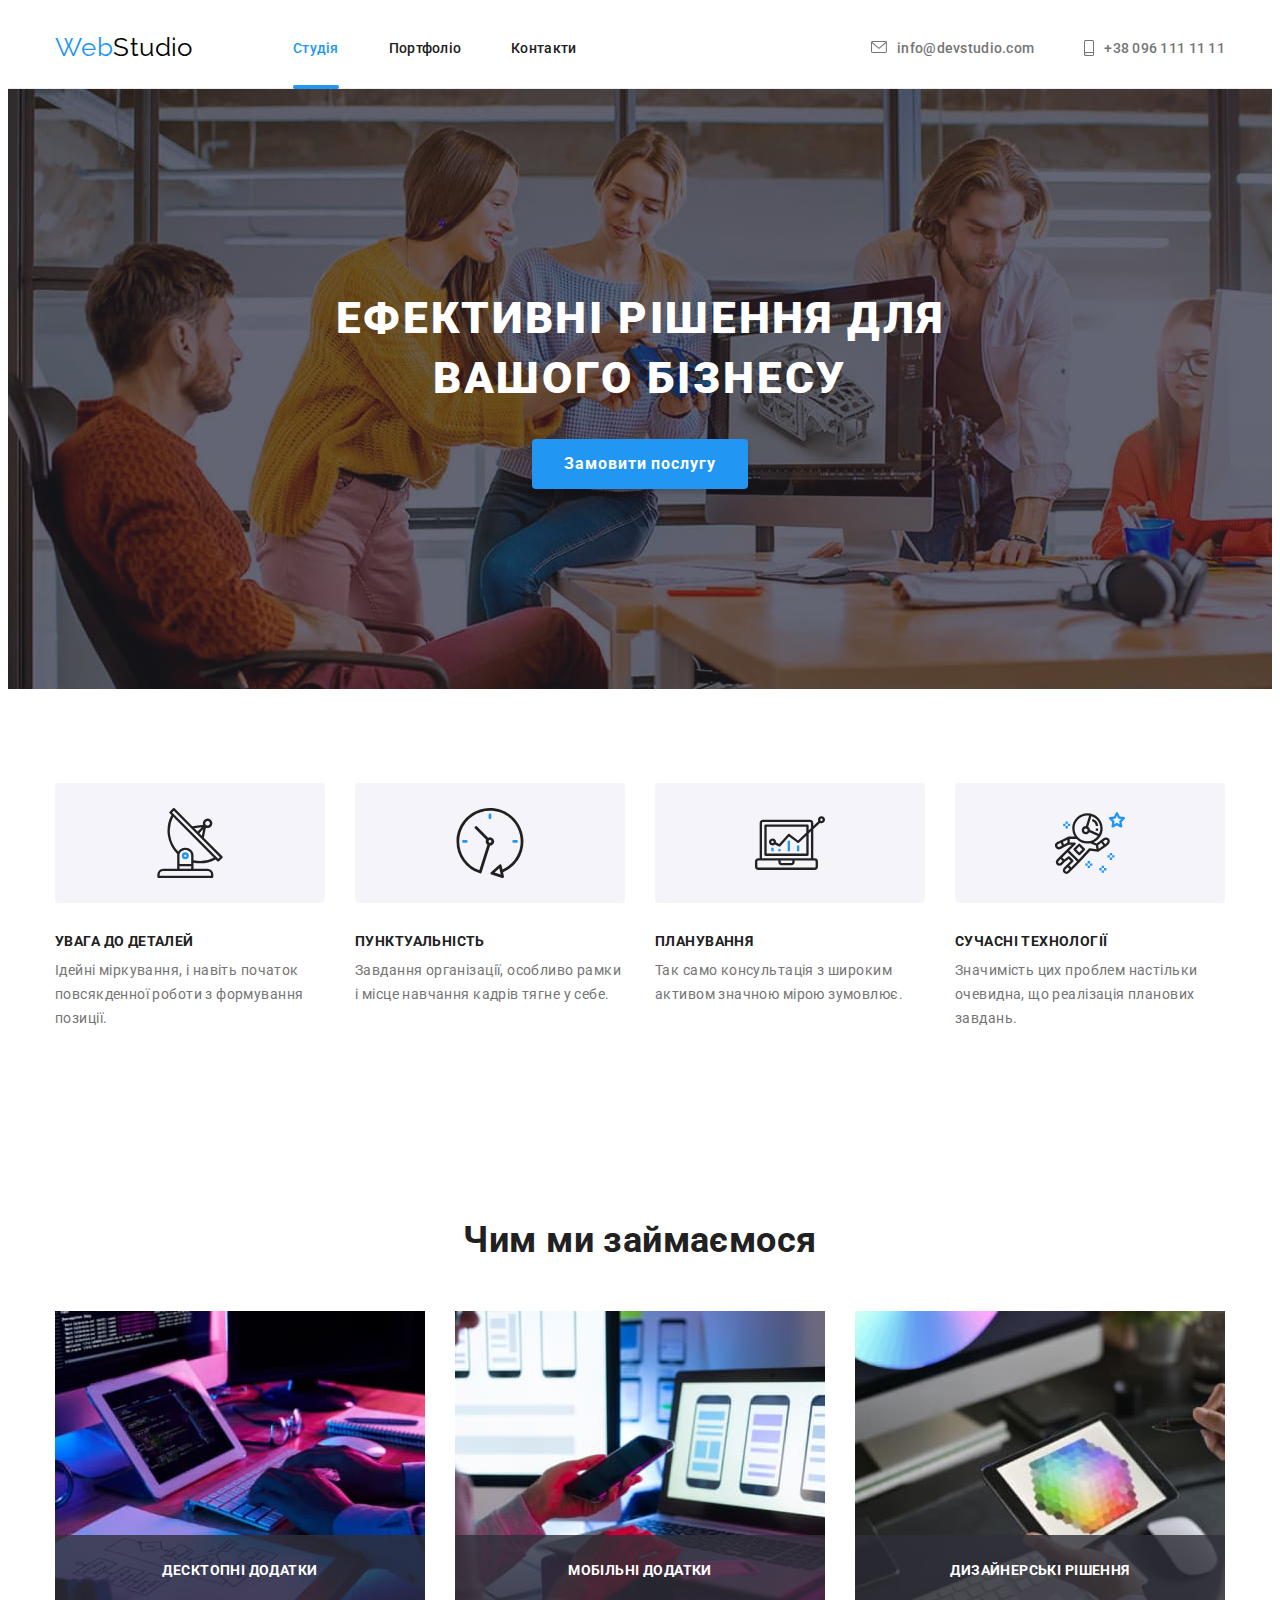
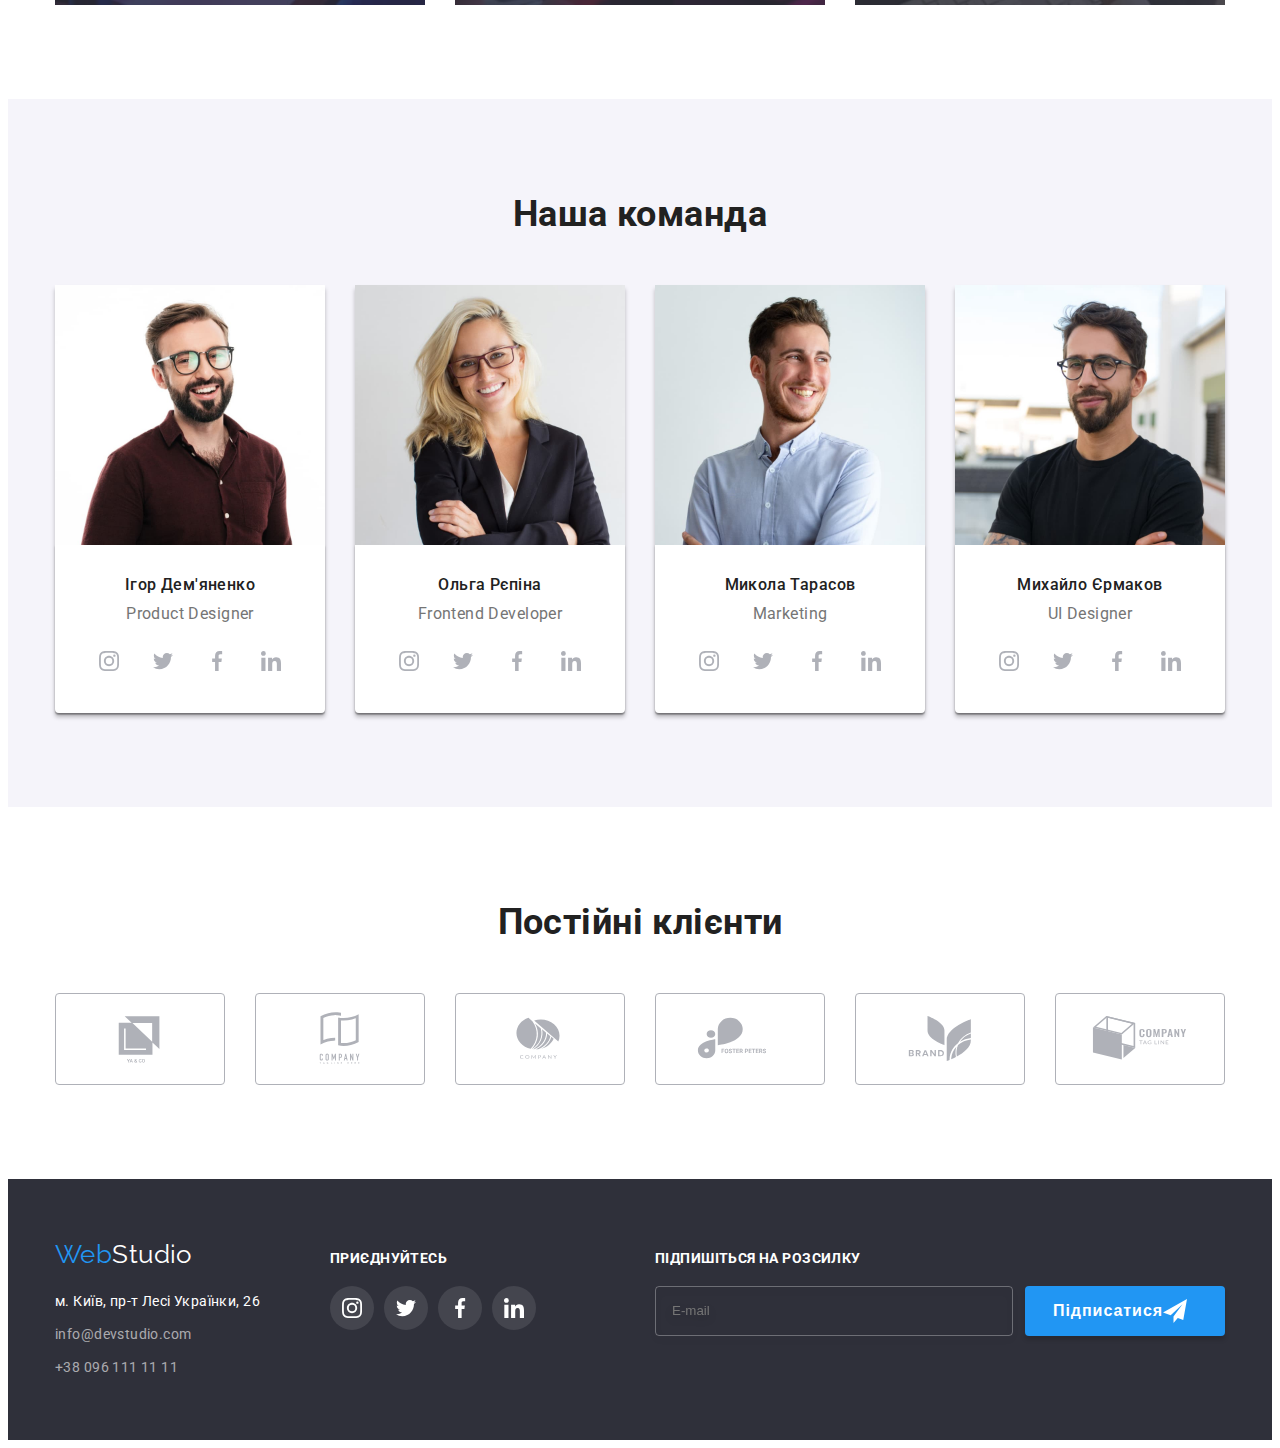
==== index.html @ 2f64e7c8 "scss" ====
<!DOCTYPE html>
<html lang="uk">
  <head>
    <meta charset="utf-8" >
    <meta http-equiv="x-ua-compatible" content="ie=edge" >
    <meta name="viewport" content="width=device-width, initial-scale=1.0" >
    <title>WebStudio</title>
    <link rel="preconnect" href="https://fonts.googleapis.com" >
    <link rel="preconnect" href="https://fonts.gstatic.com" crossorigin >
    <link
      href="https://fonts.googleapis.com/css2?family=Raleway:wght@700&family=Roboto:wght@400;500;700;900&display=swap"
      rel="stylesheet"
    >

    <link
      rel="stylesheet"
      href="https://cdnjs.cloudflare.com/ajax/libs/modern-normalize/1.1.0/modern-normalize.min.css"
      integrity="sha512-wpPYUAdjBVSE4KJnH1VR1HeZfpl1ub8YT/NKx4PuQ5NmX2tKuGu6U/JRp5y+Y8XG2tV+wKQpNHVUX03MfMFn9Q=="
      crossorigin="anonymous"
      referrerpolicy="no-referrer"
    >

    <link rel="stylesheet" href="./css/styles.css" >
    <link rel="stylesheet" href="./css/main.min.css">
  </head>
  <!--Тіло документу-->
  <body>
    <!--Шапка сайту-->
    <header class="header">
      <div class="container conteiner-header">
        <a class="logo link" href="/index.html" lang="en"
          ><span class="logo-header">Web</span>Studio</a
        >
        <nav class="nav-header">
          <!--навігація сайту-->
          <ul class="header-nav list">
            <li class="item">
              <a class="header-nav-link list current" href="./index.html"
                >Студія</a
              >
            </li>
            <li class="item">
              <a class="header-nav-link list" href="./portfolio.html"
                >Портфоліо</a
              >
            </li>
            <li class="item">
              <a class="header-nav-link list" href="#">Контакти</a>
            </li>
          </ul>
        </nav>
        <!--авторизації навігація-->
        <ul class="auth-nav list">
          <li class="item">
            <a class="auth-nav-link" href="mailto:info@devstudio.com">
              <svg class="nav-icon-envelope" width="16" height="12">
                <use href="./images/icons.svg#icon-envelope"></use>
              </svg>
              info@devstudio.com</a
            >
          </li>
          <li class="item">
            <a class="auth-nav-link" href="tel:+380961111111">
              <svg class="nav-icon-smartphone" width="10" height="16">
                <use href="./images/icons.svg#icon-smartphone"></use>
              </svg>
              +38 096 111 11 11</a
            >
          </li>
        </ul>
      </div>
    </header>
    <!--Унікальний матеріал сторінки-->
    <main>
      <section class="section hero">
        <div class="container">
          <h1 class="hero-title">Ефективні рішення для вашого бізнесу</h1>
          <button class="btn" type="button" data-modal-open>
            Замовити послугу
          </button>
        </div>
      </section>

      <section class="section">
        <div class="container">
          <h2 hidden>Особливості</h2>

          <ul class="list-li list">
            <li class="feauters-li">
              <div class="features-icon">
                <svg width="70" height="70">
                  <use href="./images/icons.svg#icon-antenna"></use>
                </svg>
              </div>
              <h3 class="features">УВАГА ДО ДЕТАЛЕЙ</h3>
              <p class="features-list">
                Ідейні міркування, і навіть початок повсякденної роботи з
                формування позиції.
              </p>
            </li>

            <li class="feauters-li">
              <div class="features-icon">
                <svg width="70" height="70">
                  <use href="./images/icons.svg#icon-clock"></use>
                </svg>
              </div>
              <h3 class="features">ПУНКТУАЛЬНІСТЬ</h3>
              <p class="features-list">
                Завдання організації, особливо рамки і місце навчання кадрів
                тягне у себе.
              </p>
            </li>

            <li class="feauters-li">
              <div class="features-icon">
                <svg width="70" height="70">
                  <use href="./images/icons.svg#icon-diagram"></use>
                </svg>
              </div>
              <h3 class="features">ПЛАНУВАННЯ</h3>
              <p class="features-list">
                Так само консультація з широким активом значною мірою зумовлює.
              </p>
            </li>

            <li class="feauters-li">
              <div class="features-icon">
                <svg width="70" height="70">
                  <use href="./images/icons.svg#icon-astronaut"></use>
                </svg>
              </div>
              <h3 class="features">СУЧАСНІ ТЕХНОЛОГІЇ</h3>
              <p class="features-list">
                Значимість цих проблем настільки очевидна, що реалізація
                планових завдань.
              </p>
            </li>
          </ul>
        </div>
      </section>

      <section class="section section-title">
        <div class="container">
          <h2 class="title">Чим ми займаємося</h2>
          <ul class="list-li list">
            
              <li class="title-box">
                <img
                  src="./images/img1.jpg"
                  alt="пише код"
                  width="370"
                  height="294"
                >
                <div class="title-text">
                  <p>Десктопні додатки</p>
                </div>
              </li>
            
              <li class="title-box">
                <img
                  src="./images/img2.jpg"
                  alt="працює за комп'ютером"
                  width="370"
                  height="294"
                >
                <div class="title-text">
                  <p>Мобільні додатки</p>
                </div>
              </li>
              <li class="title-box">
                <img
                  src="./images/img3.jpg"
                  alt="вибирає колір"
                  width="370"
                  height="294"
                >
                <div class="title-text">
                  <p>Дизайнерські рішення</p>
                </div>
              </li>
          </ul>
        </div>
      </section>

      <section class="section section-team">
        <div class="container">
          <h2 class="title-team">Наша команда</h2>
          <ul class="list-li list">
            <li class="card">
              <img
                src="./images/photo1.jpg"
                alt="Ігор Дем'яненко"
                width="270"
                height="260"
              >
              <div class="card-description">
                <h3 class="team-list">Ігор Дем'яненко</h3>
                <p class="list-p" lang="en">Product Designer</p>
                <ul class="social-list list">
                  <li class="social-item">
                    <a class="social-links" href="#">
                      <svg class="social-icon" width="20px" height="20px">
                        <use href="./images/icons.svg#icon-instagram"></use>
                      </svg>
                    </a>
                  </li>
                  <li class="social-item">
                    <a class="social-links" href="#">
                      <svg class="social-icon" width="20px" height="20px">
                        <use href="./images/icons.svg#icon-twitter"></use>
                      </svg>
                    </a>
                  </li>
                  <li class="social-item">
                    <a class="social-links" href="#">
                      <svg class="social-icon" width="20px" height="20px">
                        <use href="./images/icons.svg#icon-facebook"></use>
                      </svg>
                    </a>
                  </li>
                  <li class="social-item">
                    <a class="social-links" href="#">
                      <svg class="social-icon" width="20px" height="20px">
                        <use href="./images/icons.svg#icon-linkedin"></use>
                      </svg>
                    </a>
                  </li>
                </ul>
              </div>
            </li>

            <li class="card">
              <img
                src="./images/photo2.jpg"
                alt="Ольга Рєпіна"
                width="270"
                height="260"
              >
              <div class="card-description">
                <h3 class="team-list">Ольга Рєпіна</h3>
                <p class="list-p" lang="en">Frontend Developer</p>
                <ul class="social-list list">
                  <li class="social-item">
                    <a class="social-links" href="#">
                      <svg class="social-icon" width="20px" height="20px">
                        <use href="./images/icons.svg#icon-instagram"></use>
                      </svg>
                    </a>
                  </li>
                  <li class="social-item">
                    <a class="social-links" href="#">
                      <svg class="social-icon" width="20px" height="20px">
                        <use href="./images/icons.svg#icon-twitter"></use>
                      </svg>
                    </a>
                  </li>
                  <li class="social-item">
                    <a class="social-links" href="#">
                      <svg class="social-icon" width="20px" height="20px">
                        <use href="./images/icons.svg#icon-facebook"></use>
                      </svg>
                    </a>
                  </li>
                  <li class="social-item">
                    <a class="social-links" href="#">
                      <svg class="social-icon" width="20px" height="20px">
                        <use href="./images/icons.svg#icon-linkedin"></use>
                      </svg>
                    </a>
                  </li>
                </ul>
              </div>
            </li>

            <li class="card">
              <img
                src="./images/photo3.jpg"
                alt="Микола Тарасов"
                width="270"
                height="260"
              >
              <div class="card-description">
                <h3 class="team-list">Микола Тарасов</h3>
                <p class="list-p" lang="en">Marketing</p>
                <ul class="social-list list">
                  <li class="social-item">
                    <a class="social-links" href="#">
                      <svg class="social-icon" width="20px" height="20px">
                        <use href="./images/icons.svg#icon-instagram"></use>
                      </svg>
                    </a>
                  </li>
                  <li class="social-item">
                    <a class="social-links" href="#">
                      <svg class="social-icon" width="20px" height="20px">
                        <use href="./images/icons.svg#icon-twitter"></use>
                      </svg>
                    </a>
                  </li>
                  <li class="social-item">
                    <a class="social-links" href="#">
                      <svg class="social-icon" width="20px" height="20px">
                        <use href="./images/icons.svg#icon-facebook"></use>
                      </svg>
                    </a>
                  </li>
                  <li class="social-item">
                    <a class="social-links" href="#">
                      <svg class="social-icon" width="20px" height="20px">
                        <use href="./images/icons.svg#icon-linkedin"></use>
                      </svg>
                    </a>
                  </li>
                </ul>
              </div>
            </li>

            <li class="card">
              <img
                src="./images/photo4.jpg"
                alt="Михайло Єрмаков"
                width="270"
                height="260"
              >
              <div class="card-description">
                <h3 class="team-list">Михайло Єрмаков</h3>
                <p class="list-p" lang="en">UI Designer</p>
                <ul class="social-list list">
                  <li class="social-item">
                    <a class="social-links" href="#">
                      <svg class="social-icon" width="20px" height="20px">
                        <use href="./images/icons.svg#icon-instagram"></use>
                      </svg>
                    </a>
                  </li>
                  <li class="social-item">
                    <a class="social-links" href="#">
                      <svg class="social-icon" width="20px" height="20px">
                        <use href="./images/icons.svg#icon-twitter"></use>
                      </svg>
                    </a>
                  </li>
                  <li class="social-item">
                    <a class="social-links" href="#">
                      <svg class="social-icon" width="20px" height="20px">
                        <use href="./images/icons.svg#icon-facebook"></use>
                      </svg>
                    </a>
                  </li>
                  <li class="social-item">
                    <a class="social-links" href="#">
                      <svg class="social-icon" width="20px" height="20px">
                        <use href="./images/icons.svg#icon-linkedin"></use>
                      </svg>
                    </a>
                  </li>
                </ul>
              </div>
            </li>
          </ul>
        </div>
      </section>
      <section class="section section-clients">
        <div class="container">
          <h2 class="title">Постійні клієнти</h2>
          <ul class="clients-list list">
            <li class="client-item">
              <a class="client-links" href="#">
                <svg class="client-icon" width="106px" height="60px">
                  <use href="./images/icons.svg#icon-Logo-1"></use>
                </svg>
              </a>
            </li>
            <li class="client-item">
              <a class="client-links" href="#">
                <svg class="client-icon" width="106px" height="60px">
                  <use href="./images/icons.svg#icon-Logo-2"></use>
                </svg>
              </a>
            </li>
            <li class="client-item">
              <a class="client-links" href="#">
                <svg class="client-icon" width="106px" height="60px">
                  <use href="./images/icons.svg#icon-Logo-3"></use>
                </svg>
              </a>
            </li>
            <li class="client-item">
              <a class="client-links" href="#">
                <svg class="client-icon" width="106px" height="60px">
                  <use href="./images/icons.svg#icon-Logo-4"></use>
                </svg>
              </a>
            </li>
            <li class="client-item">
              <a class="client-links" href="#">
                <svg class="client-icon" width="106px" height="60px">
                  <use href="./images/icons.svg#icon-Logo-5"></use>
                </svg>
              </a>
            </li>
            <li class="client-item">
              <a class="client-links" href="#">
                <svg class="client-icon" width="106px" height="60px">
                  <use href="./images/icons.svg#icon-Logo-6"></use>
                </svg>
              </a>
            </li>
          </ul>
        </div>
      </section>
    </main>
    <!--Підвал сторінки-->
    <footer class="footer">
      <div class="container-footer container">
        <div>
          <a class="logo-link" href="./index.html"
            ><span class="logo-footer">Web</span>Studio</a
          >
          <address>
            <ul class="address">
              <li>
                <a
                  class="address-map"
                  href="http://www.google.com/search?q=м.+київ%2C+пр-т+лесі+українки%2C+26&oq=&aqs=chrome/"
                  target="_blank"
                  rel="noopener noreferrer"
                >
                  м. Київ, пр-т Лесі Українки, 26</a
                >
              </li>
              <li>
                <a class="address-mail" href="mailto:info@devstudio.com"
                  >info@devstudio.com</a
                >
              </li>
              <li>
                <a class="address-tel" href="tel:+380961111111"
                  >+38 096 111 11 11</a
                >
              </li>
            </ul>
          </address>
        </div>
        <!--соцмережі-->
        <div class="social-block">
          <strong class="social-footer">приєднуйтесь</strong>
          <ul class="social-footer-list list">
            <li class="social-footer-item">
              <a class="social-footer-link" href="#">
                <svg class="social-footer-icon" width="20px" height="20px">
                  <use href="./images/icons.svg#icon-instagram"></use>
                </svg>
              </a>
            </li>
            <li class="social-footer-item">
              <a class="social-footer-link" href="#">
                <svg class="social-footer-icon" width="20px" height="20px">
                  <use href="./images/icons.svg#icon-twitter"></use>
                </svg>
              </a>
            </li>
            <li class="social-footer-item">
              <a class="social-footer-link" href="#">
                <svg class="social-footer-icon" width="20px" height="20px">
                  <use href="./images/icons.svg#icon-facebook"></use>
                </svg>
              </a>
            </li>
            <li class="social-footer-item">
              <a class="social-footer-link" href="#">
                <svg class="social-footer-icon" width="20px" height="20px">
                  <use href="./images/icons.svg#icon-linkedin"></use>
                </svg>
              </a>
            </li>
          </ul>
        </div>
        <div class="social-input">
          <strong class="social-footer">Підпишіться на розсилку</strong>
          <form class="footer-form input-flex">
          <label id="user-email" class="footer-label">
              <input
                type="text"
                name="user-email"
                class="footer-input"
                placeholder="E-mail"
              >
          </label>
            <button class="btn-footer" type="submit">
              Підписатися
              <svg class="icone-btn-footer" width="24" height="24">
                <use href="./images/icons.svg#icon-icon-send"></use>
              </svg>
            </button>
        </form>
        </div>
      </div>
    </footer>

    <div class="backdrop is-hidden" data-modal>
      <div class="modal">
        <button type="button" class="modal-close" data-modal-close>
          <svg class="modal-close-icon" width="18" height="18">
            <use href="./images/icons.svg#icon-close-black-18dp-2-1"></use>
          </svg>
        </button>
        <p class="modal-title">Залиште свої дані, ми вам передзвонимо</p>

        <form class="modal-form">
          <div class="modal-element">
            <label for="name" class="label-modal">Ім'я</label>
            <div class="input-wrapper">
              <input class="input-form" type="text" id="name" name="name" required>
              <svg class="modal-icon" width="18" height="18">
                <use href="./images/icons.svg#icon-person-black"></use>
              </svg>
            </div>
          </div>
          <div class="modal-element">
            <label for="tel" class="label-modal">Телефон</label>
            <div class="input-wrapper">
              <input class="input-form" type="tel" id="tel" name="tel" required>
              <svg class="modal-icon" width="18" height="18">
                <use href="./images/icons.svg#icon-phone-black"></use>
              </svg>
            </div>
          </div>
          <div class="modal-element">
            <label for="email" class="label-modal">Пошта</label>
            <div class="input-wrapper">
              <input class="input-form" type="email" id="email" name="email" required>
              <svg class="modal-icon" width="18" height="18">
                <use href="./images/icons.svg#icon-email-black"></use>
              </svg>
            </div>
          </div>
            <div class="textarea-element">
              <label for="coment" class="coment-textaera">
                Коментар
                <textarea 
                  name="text" 
                  id="coment" 
                  class="label-textarea" 
                  placeholder="Введіть текст"></textarea>
              </label>
            </div>

            <div class="modal-filed">
              <input 
                type="checkbox" 
                name="policy" 
                class="modal-check visually-hidden" 
                id="policy">
              <label for="policy" class="lable-text">
                <span>
                  <svg class="vector-icon" width="16" height="15">
                    <use href="./images/icons.svg#icon-Vector"></use>
                  </svg>
                </span>
                Погоджуюся з розсилкою та приймаю <a href="#" class="input-link"> Умови договору</a>
              </label>
            
                <button class="btn-input" type="submit">Відправити</button>
          </div>
        </form>
      </div>
    </div>
    <script src="./js/modal.js"></script>
  </body>
</html>
---- css/styles.css ----
/*----------Модальне вікно----------------------*/

.is-hidden {
  opacity: 0;
  visibility: hidden;
  pointer-events: none;
}

.backdrop {
  position: fixed;
  top: 0;
  width: 100%;
  height: 100%;
  background-color: rgba(0, 0, 0, 0.2);
  transition: opacity 250ms linear, visibility 250ms linear;
  transition-timing-function: cubic-bezier(0.4, 0, 0.2, 1);
}
.modal {
  width: 528px;
  min-height: 518px;
  background-color: var(--white-color);
  box-shadow: 0px 1px 3px rgba(0, 0, 0, 0.12), 0px 1px 1px rgba(0, 0, 0, 0.14),
    0px 2px 1px rgba(0, 0, 0, 0.2);
  border-radius: 4px;
  position: absolute;
  top: 50%;
  left: 50%;
  transform: translate(-50%, -50%) scale(1);
  transition: transform 250ms linear;
  transition-timing-function: cubic-bezier(0.4, 0, 0.2, 1);
  padding: 40px;
}
.backdrop.is-hidden .modal {
  transform: translate(-50%, -50%) scale(0);
}
.modal-close {
  position: absolute;
  width: 30px;
  height: 30px;
  top: 8px;
  right: 8px;
  border: 1px solid rgba(0, 0, 0, 0.1);
  border-radius: 50%;
  display: flex;
  align-items: center;
  justify-content: center;
  background-color: transparent;
}
.modal-close:focus,
.modal-close:hover {
  fill: #188ce8;
  transition: border 250ms cubic-bezier(0.4, 0, 0.2, 1),
    color 250ms cubic-bezier(0.4, 0, 0.2, 1);
}
.modal-close-icon {
}
.modal-title {
  font-weight: 700;
  font-size: 20px;
  line-height: 1.15;
  text-align: center;
  color: var(--title-text-color);
  margin-bottom: 15px;
}

.modal-form {
}
.modal-element {
}
.label-modal {
  font-size: 12px;
}
.input-wrapper {
  position: relative;
  margin-bottom: 10px;
}

.input-form {
  width: 100%;
  height: 40px;
  padding-left: 42px;
  justify-content: center;
  border: 1px solid rgba(33, 33, 33, 0.2);
  border-radius: 4px;
}
.input-form:focus,
.input-form:hover {
  border-color: var(--accent-color);
  transition: border 250ms cubic-bezier(0.4, 0, 0.2, 1),
    color 250ms cubic-bezier(0.4, 0, 0.2, 1);
}
.input-form:focus + .modal-icon,
.input-form:hover + .modal-icon {
  fill: var(--accent-color);
  transition: border 250ms cubic-bezier(0.4, 0, 0.2, 1),
    color 250ms cubic-bezier(0.4, 0, 0.2, 1);
}
.input-form:active,
:hover,
:focus {
  outline: 0;
  outline-offset: 0;
}

.modal-icon {
  position: absolute;
  top: 50%;
  left: 12px;
  transform: translateY(-50%);
}

.coment-textaera {
  font-size: 12px;
}

.textarea-element {
  margin-bottom: 20px;
}

.label-textarea {
  width: 100%;
  height: 120px;
  display: block;
  padding: 12px 16px;
  border: 1px solid rgba(33, 33, 33, 0.2);
  border-radius: 4px;
  font-weight: 400;
  font-size: 12px;
  line-height: 14px;
  letter-spacing: 0.01em;
  resize: none;
}
.label-textarea:hover,
.label-textarea:focus {
  border-color: var(--accent-color);
  transition: border 250ms cubic-bezier(0.4, 0, 0.2, 1),
    color 250ms cubic-bezier(0.4, 0, 0.2, 1);
}
.label-textarea::placeholder {
  font-size: 12px;
}

.visually-hidden {	
	position: absolute;
	width: 1px;
	height: 1px;
	margin: -1px;
	border: 0;
	padding: 0;
	clip: rect(0 0 0 0);
	overflow: hidden;
	}

.lable-text {
  display: flex;
  justify-content: center;
  align-items: center;
  margin-bottom: 30px;
}

.lable-text span {
  width: 16px;
  height: 15px;
  border: 2px solid var(--title-text-color);
  border-radius: 2px;
  margin-right: 7px;
  display: flex;
  align-items: center;
  justify-content: center;
  fill: transparent;
  transition: border 250ms cubic-bezier(0.4, 0, 0.2, 1),
    color 250ms cubic-bezier(0.4, 0, 0.2, 1);
}


.modal-check:checked + .lable-text span {
  background-color: var(--accent-color);
  border: none;
  fill: var(--white-color);
  transition: border 250ms cubic-bezier(0.4, 0, 0.2, 1),
    color 250ms cubic-bezier(0.4, 0, 0.2, 1);
}


.input-link {
  margin-left: 4px;
  font-weight: 400;
  font-size: 14px;
  line-height: 1.7142;
  color: var(--accent-color);
  position: relative;
}
.input-link::before {
  content: "";
  position: absolute;
  display: block;
  width: 100%;
  height: 1px;
  background-color: var(--accent-color);
  left: 0px;
  bottom: 6px;
}

.btn-input {
  width: 200px;
  height: 50px;
  margin: auto;
  font-weight: 700;
  font-size: 16px;
  line-height: 30px;
  display: flex;
  align-items: center;
  text-align: center;
  letter-spacing: 0.06em;
  justify-content: center;
  color: var(--white-color);
  background: var(--accent-color);
  box-shadow: 0px 4px 4px rgba(0, 0, 0, 0.15);
  border-radius: 4px;
}
.btn-input:hover,
.btn-input:focus {
  background-color: var(--background-active-button);
}
.modal-checkbox {
  margin-bottom: 30px;
  align-items: center;
  justify-content: center;
}
.lable-checkbox {
  font-weight: 400;
  font-size: 14px;
  line-height: 24px;
  color: var(--primary-text-color);
}

.input-span {
  font-weight: 400;
  font-size: 14px;
  line-height: 24px;
  color: var(--accent-color);
}

/*---------------Портфоліо----------------------*/
/*-------------Навігація фільтрів----------------------------------*/

.portfolio-list {
  padding-top: 94px;
  padding-bottom: 94px;
}

.btn-filter {
  font-family: "Roboto";
  font-style: normal;
  font-weight: 500;
  font-size: 16px;
  line-height: 1.625;
  text-align: center;
  letter-spacing: 0.03em;
  color: var(--title-text-color);

  display: flex;
  justify-content: center;
  margin: auto;
  margin-bottom: 50px;
  align-items: center;
}

.btn-filter li:not(:last-child) {
  margin-right: 8px;
}

.btn-active {
  padding: 6px 22px;
  justify-content: center;
  text-align: center;
  align-items: center;

  font-family: "Roboto", sans-serif;
  font-weight: 500;
  font-size: 16px;
  line-height: 1.625;
  text-align: center;
  letter-spacing: 0.03em;
  color: var(--title-text-color);
  background: var(--background-grey-color);
  border-radius: 4px;

  transition: background-color var(--time) var(--timing-function),
    color var(--time) var(--timing-function),
    box-shadow var(--time) var(--timing-function);
}

.btn-active:hover,
.btn-active:focus {
  color: var(--white-color);
  background: var(--accent-color);
  cursor: pointer;
  box-shadow: 0px 3px 1px rgba(0, 0, 0, 0.1), 0px 1px 2px rgba(0, 0, 0, 0.08),
    0px 2px 2px rgba(0, 0, 0, 0.12);
}

/*------------------------------Проекти-------------------------------------------*/

.projects-list {
  display: flex;
  flex-direction: row;
  flex-wrap: wrap;
  gap: 30px;
}

.projects-box > a {
  display: block;
}

.projects-box > a:hover,
.projects-box > a:focus {
  box-shadow: 0px 1px 1px rgba(0, 0, 0, 0.12), 0px 4px 4px rgba(0, 0, 0, 0.06),
    1px 4px 6px rgba(0, 0, 0, 0.16);
}
.projects-link {
  transition: box-shadow var(--time) var(--timing-function),
    border-box var(--time) var(--timing-function);
}
.projects-box:hover .projects-focus {
  transform: translateY(0);
  transition: transform 250ms linear;
  transition-timing-function: cubic-bezier(0.4, 0, 0.2, 1);
}

.projects-image {
  position: relative;
  overflow: hidden;
  width: 370px;
  height: 294px;
}

.projects-focus {
  position: absolute;
  top: 0;
  height: 100%;
  padding: 63px 24px;
  font-weight: 400;
  font-size: 18px;
  line-height: 1.5555;
  color: var(--white-color);
  background-color: rgba(33, 150, 243, 0.9);
  transform: translateY(100%);
  transition: transform 250ms linear;
  overflow: auto;
}

.image-tehno {
  background-image: url(../images/texno.jpg);
}
.image-poster {
  background-image: url(../images/posters.jpg);
}
.image-seafood {
  background-image: url(../images/seafood.jpg);
}
.image-prime {
  background-image: url(../images/project-prime.jpg);
}
.image-boxes {
  background-image: url(../images/boxes.jpg);
}
.image-inspiration {
  background-image: url(../images/inspiration.jpg);
}
.image-limited {
  background-image: url(../images/limited.jpg);
}
.image-lab {
  background-image: url(../images/lab.jpg);
}
.image-groving {
  background-image: url(../images/growing.jpg);
}

.projects-border {
  padding: 20px 24px;
  border-right: 1px solid var(--border-color);
  border-bottom: 1px solid var(--border-color);
  border-left: 1px solid var(--border-color);
}

.projects-title {
  margin-bottom: 4px;

  color: var(--title-text-color);
  font-size: 18px;
  line-height: 2;
  letter-spacing: 0.06em;
}

.projects-text {
  font-size: 16px;
  line-height: 1.875;
  color: var(--primary-text-color);
}
---- css/main.min.css ----
:root{--primary-text-color: #757575;--title-text-color: #212121;--accent-color: #2196f3;--white-color: #ffffff;--background-grey-color: #f5f4fa;--footer-background-color: #2f303a;--black-color: #000000;--black-opacity-color: rgba(255, 255, 255, 0.6);--background-active-button: #188ce8;--border-color: #ececec;--background-img-color: #c4c4c4;--social-icon-color: #afb1b8;--time: 250ms;--timing-function: cubic-bezier(0.4, 0, 0.2, 1)}*,*::before,*::after{box-sizing:border-box}p,h1,h2,h3,h4,h5,h6{margin:0}ul{margin:0;padding:0}button{cursor:pointer;border:none;display:block}img{display:block}address{font-style:normal}.container{width:1200px;padding-left:15px;padding-right:15px;margin:0 auto}body{font-family:"Roboto",sans-serif;background-color:var(--white-color);color:var(--primary-text-color);font-size:14px;letter-spacing:.03em}.list{list-style:none;text-decoration:none}.header{padding-top:24px;padding-bottom:25px;border-bottom:1px solid var(--border-color)}.logo{margin-right:93px;font-family:"Raleway",sans-serif;color:var(--black-color);font-size:26px;line-height:1.1923;text-decoration:none;width:145px;height:31px;left:215px;top:24px}.logo-header{font-size:26px;line-height:1.1923;letter-spacing:.03em;color:var(--accent-color)}.conteiner-header{display:flex;align-items:center}.header-nav{display:flex}.nav-header{margin-right:auto}.header-nav{gap:50px;margin-right:auto}.header-nav-link{color:var(--title-text-color);font-weight:500;line-height:1.1428;letter-spacing:.02em;position:relative;padding-bottom:33px;transition:color var(--time) var(--timing-function)}.current{color:var(--accent-color)}.current::after{content:"";position:absolute;left:0;bottom:0;width:100%;height:4px;background-color:var(--accent-color);border-radius:2px}.header-nav-link:hover,.header-nav-link:focus{color:var(--accent-color)}.auth-nav{display:flex;line-height:1.1428;letter-spacing:.02em;text-decoration:none}.auth-nav .item+.item{margin-left:50px}.item .auth-nav-link{display:flex;align-items:center}.auth-nav-link{font-weight:500;color:var(--primary-text-color);text-decoration:none;transition:color var(--time) var(--timing-function)}.auth-nav-link:hover,.auth-nav-link:focus{color:var(--accent-color)}.nav-icon-envelope{fill:currentColor;margin-right:10px}.nav-icon-smartphone{fill:currentColor;margin-right:10px}.section{padding-top:94px;padding-bottom:94px}.hero{padding-top:200px;padding-bottom:200px;max-width:1600px;margin:auto;background-image:linear-gradient(rgba(47, 48, 58, 0.4), rgba(47, 48, 58, 0.4)),url(../images/background-img1.jpg);background-color:var(--background-img-color)}.hero-title{width:696px;margin:0 auto 30px;font-weight:900;font-size:44px;line-height:1.3636;text-align:center;letter-spacing:.06em;text-transform:uppercase;color:var(--white-color)}.btn{min-width:216px;height:50px;display:block;margin:0 auto;justify-content:center;font-family:"Roboto",sans-serif;font-weight:700;background:var(--accent-color);box-shadow:0px 4px 4px rgba(0,0,0,.15);border-radius:4px;color:var(--white-color);font-size:16px;line-height:1.875;display:flex;align-items:center;text-align:center;letter-spacing:.06em;transition:background-color var(--time) var(--timing-function)}.btn:hover,.btn:focus{background:var(--background-active-button);color:var(--white-color)}.is-hidden{opacity:0;visibility:hidden;pointer-events:none}.backdrop{position:fixed;top:0;width:100%;height:100%;background-color:rgba(0,0,0,.2);transition:opacity 250ms linear,visibility 250ms linear;transition-timing-function:cubic-bezier(0.4, 0, 0.2, 1)}.modal{width:528px;min-height:518px;background-color:var(--white-color);box-shadow:0px 1px 3px rgba(0,0,0,.12),0px 1px 1px rgba(0,0,0,.14),0px 2px 1px rgba(0,0,0,.2);border-radius:4px;position:absolute;top:50%;left:50%;transform:translate(-50%, -50%) scale(1);transition:transform 250ms linear;transition-timing-function:cubic-bezier(0.4, 0, 0.2, 1);padding:40px}.backdrop.is-hidden .modal{transform:translate(-50%, -50%) scale(0)}.modal-close{position:absolute;width:30px;height:30px;top:8px;right:8px;border:1px solid rgba(0,0,0,.1);border-radius:50%;display:flex;align-items:center;justify-content:center;background-color:rgba(0,0,0,0)}.modal-close:focus,.modal-close:hover{fill:#188ce8;transition:border 250ms cubic-bezier(0.4, 0, 0.2, 1),color 250ms cubic-bezier(0.4, 0, 0.2, 1)}.modal-title{font-weight:700;font-size:20px;line-height:1.15;text-align:center;color:var(--title-text-color);margin-bottom:15px}.label-modal{font-size:12px}.input-wrapper{position:relative;margin-bottom:10px}.input-form{width:100%;height:40px;padding-left:42px;justify-content:center;border:1px solid rgba(33,33,33,.2);border-radius:4px}.input-form:focus,.input-form:hover{border-color:var(--accent-color);transition:border 250ms cubic-bezier(0.4, 0, 0.2, 1),color 250ms cubic-bezier(0.4, 0, 0.2, 1)}.input-form:focus+.modal-icon,.input-form:hover+.modal-icon{fill:var(--accent-color);transition:border 250ms cubic-bezier(0.4, 0, 0.2, 1),color 250ms cubic-bezier(0.4, 0, 0.2, 1)}.input-form:active,:hover,:focus{outline:0;outline-offset:0}.modal-icon{position:absolute;top:50%;left:12px;transform:translateY(-50%)}.coment-textaera{font-size:12px}.textarea-element{margin-bottom:20px}.label-textarea{width:100%;height:120px;display:block;padding:12px 16px;border:1px solid rgba(33,33,33,.2);border-radius:4px;font-weight:400;font-size:12px;line-height:14px;letter-spacing:.01em;resize:none}.label-textarea:hover,.label-textarea:focus{border-color:var(--accent-color);transition:border 250ms cubic-bezier(0.4, 0, 0.2, 1),color 250ms cubic-bezier(0.4, 0, 0.2, 1)}.label-textarea::-moz-placeholder{font-size:12px}.label-textarea:-ms-input-placeholder{font-size:12px}.label-textarea::placeholder{font-size:12px}.visually-hidden{position:absolute;width:1px;height:1px;margin:-1px;border:0;padding:0;clip:rect(0 0 0 0);overflow:hidden}.lable-text{display:flex;justify-content:center;align-items:center;margin-bottom:30px}.lable-text span{width:16px;height:15px;border:2px solid var(--title-text-color);border-radius:2px;margin-right:7px;display:flex;align-items:center;justify-content:center;fill:rgba(0,0,0,0);transition:border 250ms cubic-bezier(0.4, 0, 0.2, 1),color 250ms cubic-bezier(0.4, 0, 0.2, 1)}.modal-check:checked+.lable-text span{background-color:var(--accent-color);border:none;fill:var(--white-color);transition:border 250ms cubic-bezier(0.4, 0, 0.2, 1),color 250ms cubic-bezier(0.4, 0, 0.2, 1)}.input-link{margin-left:4px;font-weight:400;font-size:14px;line-height:1.7142;color:var(--accent-color);position:relative}.input-link::before{content:"";position:absolute;display:block;width:100%;height:1px;background-color:var(--accent-color);left:0px;bottom:6px}.btn-input{width:200px;height:50px;margin:auto;font-weight:700;font-size:16px;line-height:30px;display:flex;align-items:center;text-align:center;letter-spacing:.06em;justify-content:center;color:var(--white-color);background:var(--accent-color);box-shadow:0px 4px 4px rgba(0,0,0,.15);border-radius:4px}.btn-input:hover,.btn-input:focus{background-color:var(--background-active-button)}.modal-checkbox{margin-bottom:30px;align-items:center;justify-content:center}.lable-checkbox{font-weight:400;font-size:14px;line-height:24px;color:var(--primary-text-color)}.input-span{font-weight:400;font-size:14px;line-height:24px;color:var(--accent-color)}.feauters-li{flex-basis:calc((100% - 90px)/4)}.features-icon{display:flex;justify-content:center;margin-bottom:30px;background-color:var(--background-grey-color);border-radius:4px;align-items:center;text-transform:uppercase;width:270px;height:120px}.features{color:var(--title-text-color);line-height:1.1428;font-size:14px;text-transform:uppercase;margin-bottom:10px}.features-list{line-height:1.7142;color:var(--primary-text-color)}.title{margin-bottom:50px;color:var(--title-text-color);font-size:36px;line-height:1.1666;text-align:center}.list-li{display:flex;gap:30px}.title-box{position:relative}.title-text{position:absolute;left:0;bottom:0;display:flex;justify-content:center;align-items:center;width:100%;height:70px;background-color:rgba(47,48,58,.8)}.title-text p{font-weight:700;font-size:14px;line-height:1.1428;text-align:center;text-transform:uppercase;color:var(--white-color)}.section-team{background-color:var(--background-grey-color)}.title-team{margin-bottom:50px;color:var(--title-text-color);font-size:36px;line-height:1.1666;text-align:center}.card-description{padding-top:30px;padding-bottom:30px;background-color:var(--white-color);border-radius:0px 0px 4px 4px;box-shadow:0px 1px 3px rgba(0,0,0,.12),0px 1px 1px rgba(0,0,0,.14),0px 2px 1px rgba(0,0,0,.2)}.team-list{margin-bottom:10px;color:var(--title-text-color);font-weight:500;font-size:16px;line-height:1.1875;text-align:center}.list-p{margin-bottom:16px;font-size:16px;line-height:1.1875;text-align:center;color:var(--primary-text-color)}.social-list{display:flex;justify-content:center;gap:10px}.social-item{width:44px;height:44px}.social-links{width:100%;height:100%;background-color:var(--white-color);color:var(--social-icon-color);border-radius:50%;display:flex;justify-content:center;align-items:center;transition:background-color var(--time) var(--timing-function),color var(--time) var(--timing-function)}.social-icon{fill:currentColor}.social-icon:hover,.social-icon:focus{fill:var(--white-color)}.social-links:hover,.social-links:focus{background-color:var(--accent-color)}.social-links:hover .social-icon,.social-links:focus .social-icon{fill:var(--white-color)}.card{box-shadow:0px 4px 4px rgba(0,0,0,.25);border-bottom-left-radius:3px;border-bottom-right-radius:3px}.clients-list{display:flex;justify-content:center;gap:30px}.client-item{width:170px;height:92px}.client-links{width:100%;height:100%;color:var(--social-icon-color);border:1px solid #afb1b8;border-radius:4px;display:flex;justify-content:center;align-items:center;transition:border-color var(--time) var(--timing-function),color var(--time) var(--timing-function)}.client-icon{fill:currentColor}.client-icon:hover,.client-icon:focus{color:var(--accent-color)}.client-links:hover,.client-links:focus{color:var(--accent-color);border:1px solid var(--accent-color)}.client-links:hover .client-icon,.client-links:focus .client-icon{color:var(--accent-color)}.footer{padding-top:60px;padding-bottom:60px;background-color:var(--footer-background-color);text-decoration:none}.container-footer{align-items:baseline;display:flex}.logo-link{margin-bottom:20px;display:block;font-family:"Raleway",sans-serif;color:var(--white-color);font-size:26px;line-height:1.1923;text-decoration:none}.logo-footer{font-size:26px;line-height:1.1923;color:var(--accent-color)}.address{list-style:none}.address li:not(:last-child){margin-bottom:9px}.address-map{line-height:1.7142;color:var(--white-color);text-decoration:none;font-style:normal}.address-map:hover,.address-mail:hover,.address-tel:hover,.address-map:focus,.address-mail:focus,.address-tel:focus{color:var(--accent-color)}.address-mail,.address-tel{line-height:1.7142;color:var(--black-opacity-color);text-decoration:none;font-style:normal}.social-block{align-items:center;justify-content:center;margin-left:70px}.social-footer{display:block;color:var(--white-color);justify-content:center;align-items:center;margin-bottom:20px;font-weight:700;line-height:1.1428;text-transform:uppercase}.social-footer-list{display:flex;justify-content:center;gap:10px}.social-footer-item{width:44px;height:44px}.social-footer-link{width:100%;height:100%;background:rgba(255,255,255,.1);color:var(--white-color);border-radius:50%;display:flex;justify-content:center;align-items:center;transition:background-color var(--time) var(--timing-function),color var(--time) var(--timing-function)}.social-footer-icon{fill:currentColor}.social-footer-link:hover,.social-footer-link:focus{background-color:var(--accent-color)}.social-input{margin-left:auto}.input-flex{display:flex}.footer-input{width:358px;height:50px;margin-right:12px;padding-left:16px;align-items:center;color:rgba(255,255,255,.6);background-color:rgba(0,0,0,0);border:1px solid rgba(255,255,255,.3);filter:drop-shadow(0px 4px 4px rgba(0, 0, 0, 0.15));border-radius:4px}.footer-input:hover,.footer-input:focus{outline:0;outline-offset:0}.btn-footer{width:200px;height:50px;display:flex;align-items:center;text-align:center;padding-left:28px;padding-right:28px;font-weight:700;font-size:16px;line-height:30px;letter-spacing:.06em;color:var(--white-color);background:var(--accent-color);box-shadow:0px 4px 4px rgba(0,0,0,.15);border-radius:4px}.btn-footer:hover,.btn-footer:focus{background:var(--background-active-button)}.icone-btn-footer{fill:var(--white-color)}.portfolio-list{padding-top:94px;padding-bottom:94px}.btn-filter{font-family:"Roboto";font-style:normal;font-weight:500;font-size:16px;line-height:1.625;text-align:center;letter-spacing:.03em;color:var(--title-text-color);display:flex;justify-content:center;margin:auto;margin-bottom:50px;align-items:center}.btn-filter li:not(:last-child){margin-right:8px}.btn-active{padding:6px 22px;justify-content:center;text-align:center;align-items:center;font-family:"Roboto",sans-serif;font-weight:500;font-size:16px;line-height:1.625;text-align:center;letter-spacing:.03em;color:var(--title-text-color);background:var(--background-grey-color);border-radius:4px;transition:background-color var(--time) var(--timing-function),color var(--time) var(--timing-function),box-shadow var(--time) var(--timing-function)}.btn-active:hover,.btn-active:focus{color:var(--white-color);background:var(--accent-color);cursor:pointer;box-shadow:0px 3px 1px rgba(0,0,0,.1),0px 1px 2px rgba(0,0,0,.08),0px 2px 2px rgba(0,0,0,.12)}.projects-list{display:flex;flex-direction:row;flex-wrap:wrap;gap:30px}.projects-box>a{display:block}.projects-box>a:hover,.projects-box>a:focus{box-shadow:0px 1px 1px rgba(0,0,0,.12),0px 4px 4px rgba(0,0,0,.06),1px 4px 6px rgba(0,0,0,.16)}.projects-link{transition:box-shadow var(--time) var(--timing-function),border-box var(--time) var(--timing-function)}.projects-box:hover .projects-focus{transform:translateY(0);transition:transform 250ms linear;transition-timing-function:cubic-bezier(0.4, 0, 0.2, 1)}.projects-image{position:relative;overflow:hidden;width:370px;height:294px}.projects-focus{position:absolute;top:0;height:100%;padding:63px 24px;font-weight:400;font-size:18px;line-height:1.5555;color:var(--white-color);background-color:rgba(33,150,243,.9);transform:translateY(100%);transition:transform 250ms linear;overflow:auto}.image-tehno{background-image:url(../images/texno.jpg)}.image-poster{background-image:url(../images/posters.jpg)}.image-seafood{background-image:url(../images/seafood.jpg)}.image-prime{background-image:url(../images/project-prime.jpg)}.image-boxes{background-image:url(../images/boxes.jpg)}.image-inspiration{background-image:url(../images/inspiration.jpg)}.image-limited{background-image:url(../images/limited.jpg)}.image-lab{background-image:url(../images/lab.jpg)}.image-groving{background-image:url(../images/growing.jpg)}.projects-border{padding:20px 24px;border-right:1px solid var(--border-color);border-bottom:1px solid var(--border-color);border-left:1px solid var(--border-color)}.projects-title{margin-bottom:4px;color:var(--title-text-color);font-size:18px;line-height:2;letter-spacing:.06em}.projects-text{font-size:16px;line-height:1.875;color:var(--primary-text-color)}/*# sourceMappingURL=main.min.css.map */
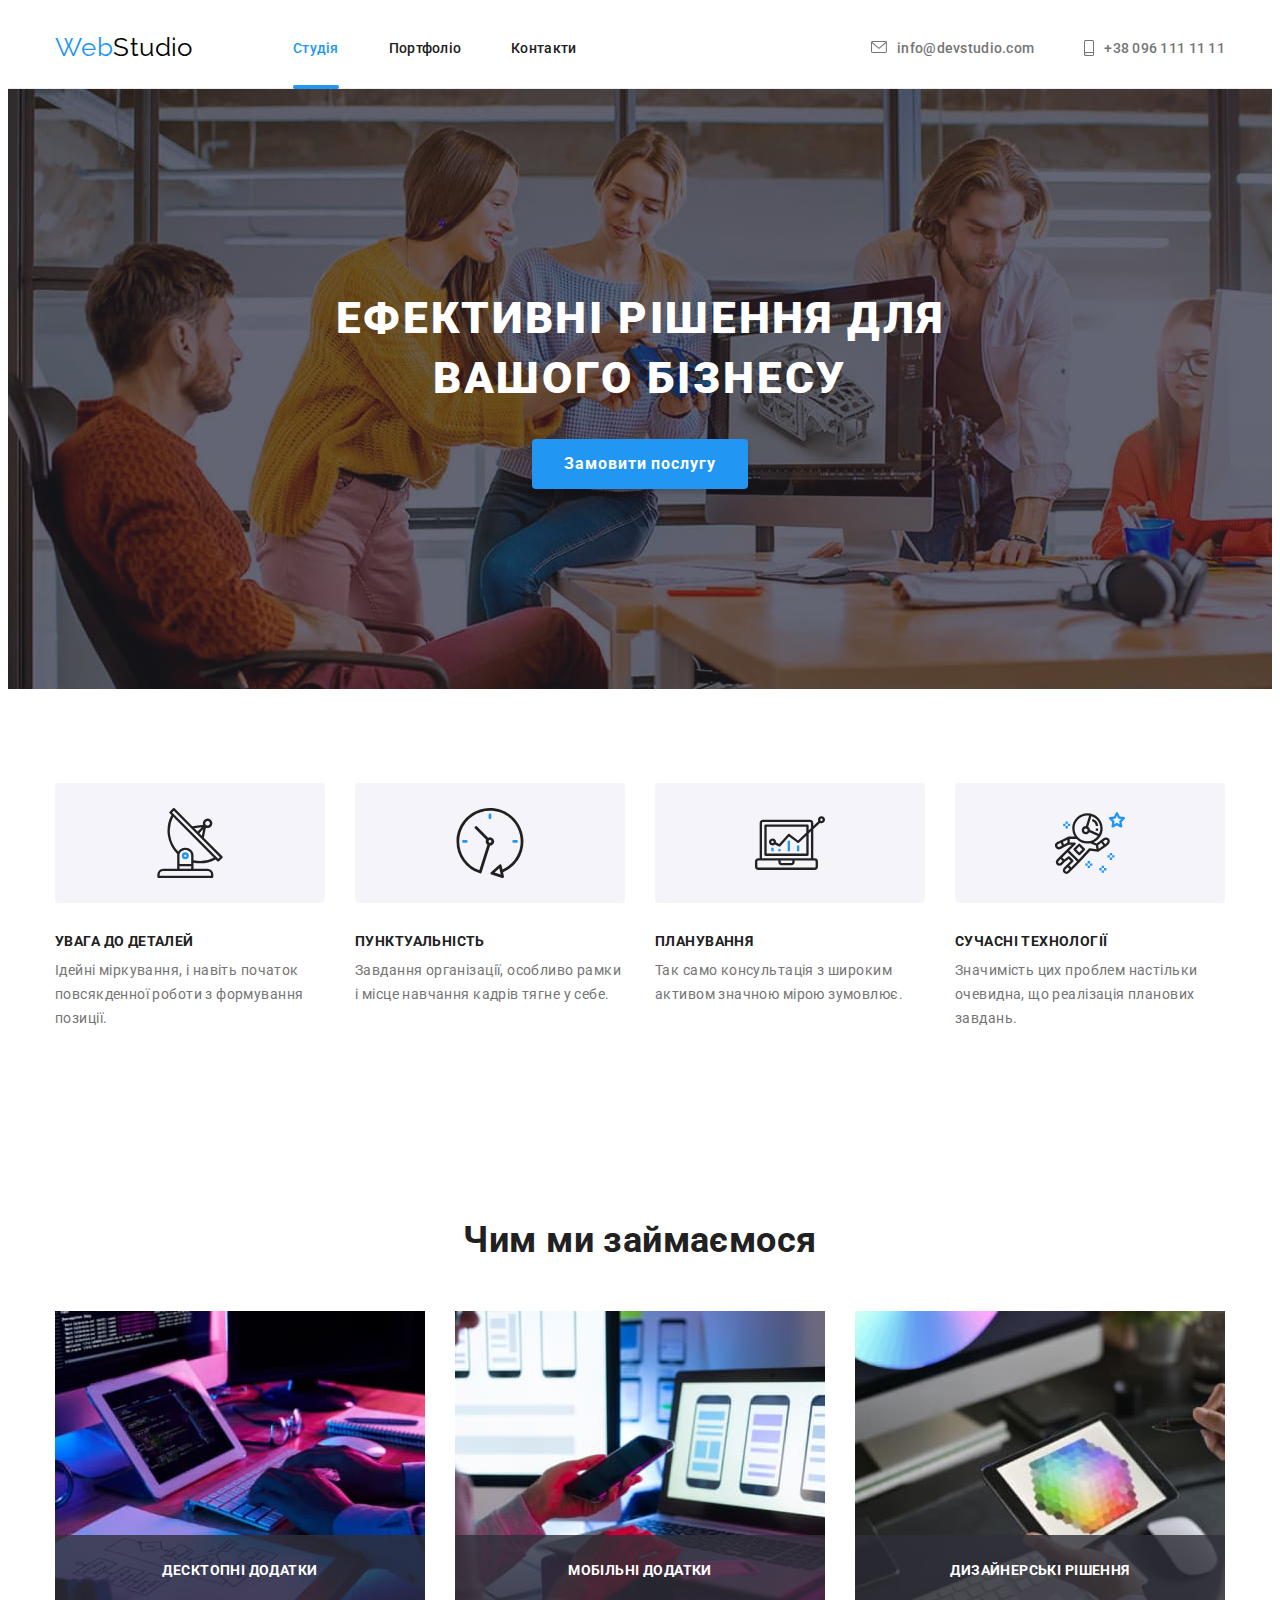
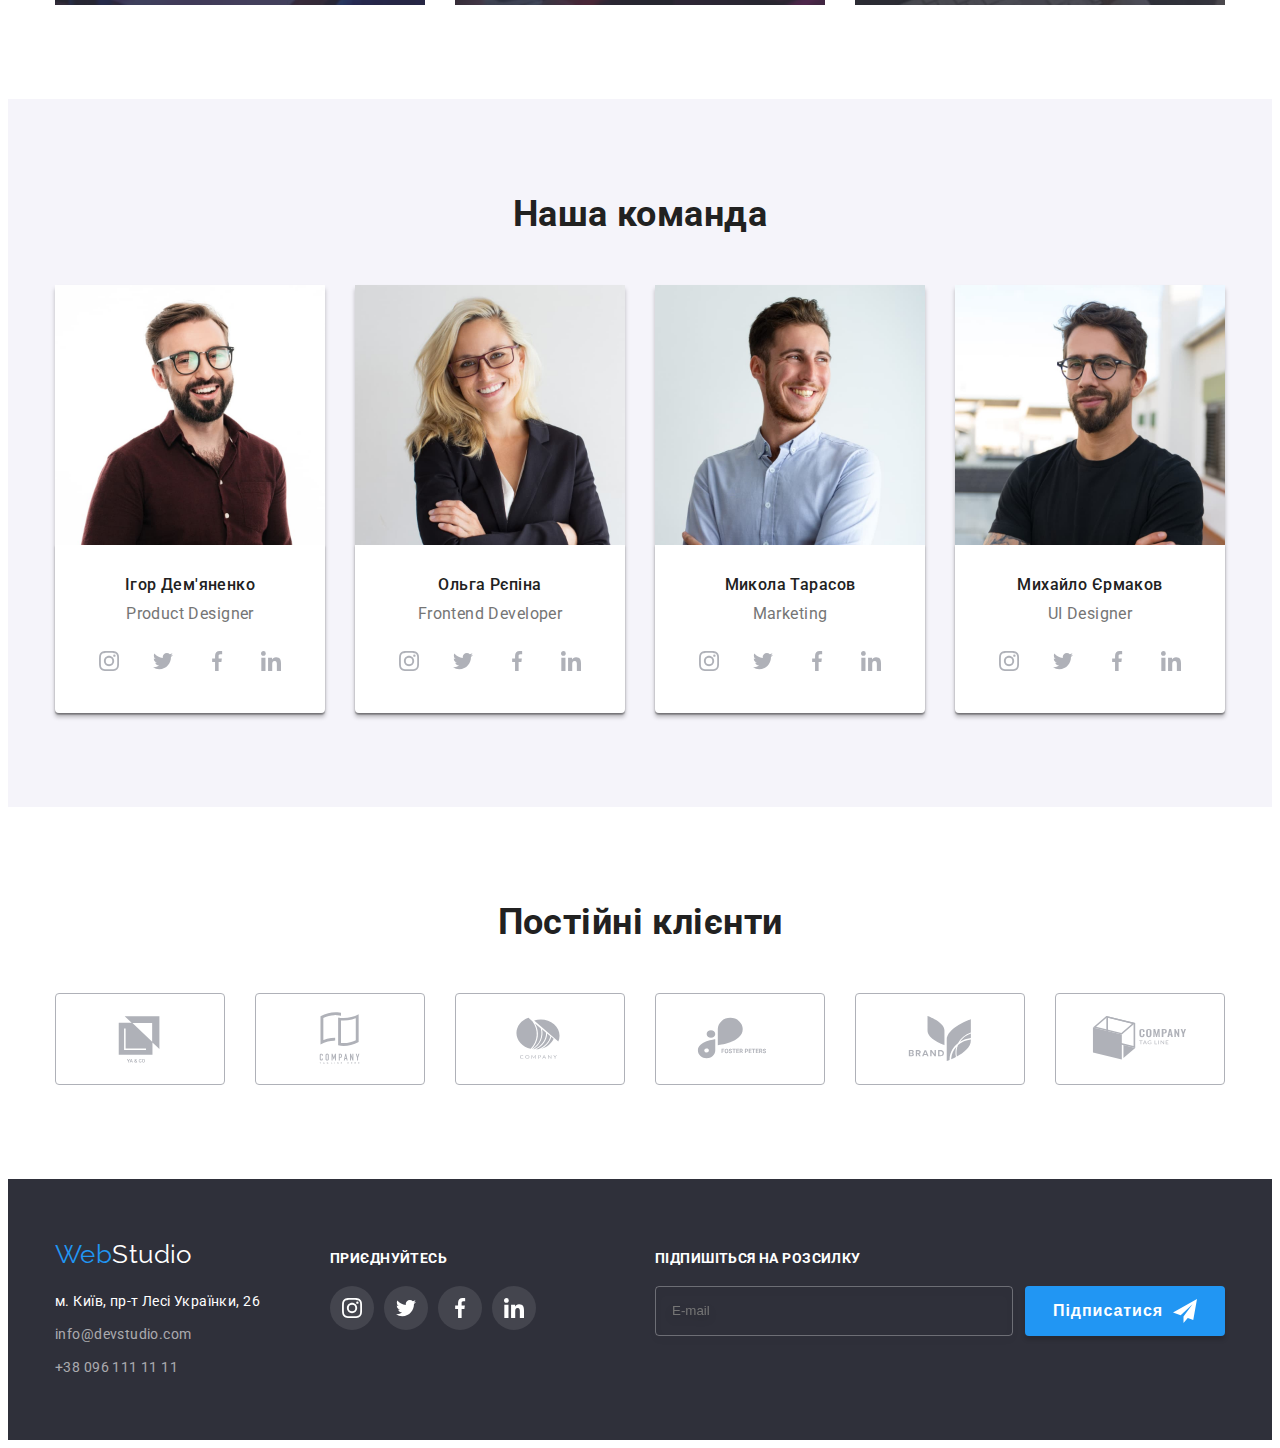
==== commit 8592d385: "BEM" ====
--- a/index.html
+++ b/index.html
@@ -27,41 +27,41 @@
   <body>
     <!--Шапка сайту-->
     <header class="header">
-      <div class="container conteiner-header">
+      <div class="container header__conteiner">
         <a class="logo link" href="/index.html" lang="en"
-          ><span class="logo-header">Web</span>Studio</a
+          ><span class="header__logo">Web</span>Studio</a
         >
-        <nav class="nav-header">
+        <nav class="navigation">
           <!--навігація сайту-->
-          <ul class="header-nav list">
-            <li class="item">
-              <a class="header-nav-link list current" href="./index.html"
+          <ul class="menu list">
+            <li class="menu__item">
+              <a class="menu__link list current" href="./index.html"
                 >Студія</a
               >
             </li>
-            <li class="item">
-              <a class="header-nav-link list" href="./portfolio.html"
+            <li class="menu__item">
+              <a class="menu__link list" href="./portfolio.html"
                 >Портфоліо</a
               >
             </li>
-            <li class="item">
-              <a class="header-nav-link list" href="#">Контакти</a>
+            <li class="menu__item">
+              <a class="menu__link list" href="#">Контакти</a>
             </li>
           </ul>
         </nav>
         <!--авторизації навігація-->
         <ul class="auth-nav list">
-          <li class="item">
-            <a class="auth-nav-link" href="mailto:info@devstudio.com">
-              <svg class="nav-icon-envelope" width="16" height="12">
+          <li class="auth-nav__item">
+            <a class="auth-nav__link" href="mailto:info@devstudio.com">
+              <svg class="auth-nav__icon-envelope" width="16" height="12">
                 <use href="./images/icons.svg#icon-envelope"></use>
               </svg>
               info@devstudio.com</a
             >
           </li>
-          <li class="item">
-            <a class="auth-nav-link" href="tel:+380961111111">
-              <svg class="nav-icon-smartphone" width="10" height="16">
+          <li class="auth-nav__item">
+            <a class="auth-nav__link" href="tel:+380961111111">
+              <svg class="auth-nav__icon-smartphone" width="10" height="16">
                 <use href="./images/icons.svg#icon-smartphone"></use>
               </svg>
               +38 096 111 11 11</a
@@ -74,7 +74,7 @@
     <main>
       <section class="section hero">
         <div class="container">
-          <h1 class="hero-title">Ефективні рішення для вашого бізнесу</h1>
+          <h1 class="container__hero-title">Ефективні рішення для вашого бізнесу</h1>
           <button class="btn" type="button" data-modal-open>
             Замовити послугу
           </button>
@@ -84,54 +84,50 @@
       <section class="section">
         <div class="container">
           <h2 hidden>Особливості</h2>
-
           <ul class="list-li list">
-            <li class="feauters-li">
+            <li class="list-li__feauters-li">
               <div class="features-icon">
                 <svg width="70" height="70">
                   <use href="./images/icons.svg#icon-antenna"></use>
                 </svg>
               </div>
-              <h3 class="features">УВАГА ДО ДЕТАЛЕЙ</h3>
-              <p class="features-list">
+              <h3 class="list-li__features">УВАГА ДО ДЕТАЛЕЙ</h3>
+              <p class="list-li__features-list">
                 Ідейні міркування, і навіть початок повсякденної роботи з
                 формування позиції.
               </p>
             </li>
-
-            <li class="feauters-li">
+            <li class="list-li__feauters-li">
               <div class="features-icon">
                 <svg width="70" height="70">
                   <use href="./images/icons.svg#icon-clock"></use>
                 </svg>
               </div>
-              <h3 class="features">ПУНКТУАЛЬНІСТЬ</h3>
-              <p class="features-list">
+              <h3 class="list-li__features">ПУНКТУАЛЬНІСТЬ</h3>
+              <p class="list-li__features-list">
                 Завдання організації, особливо рамки і місце навчання кадрів
                 тягне у себе.
               </p>
             </li>
-
-            <li class="feauters-li">
+            <li class="list-li__feauters-li">
               <div class="features-icon">
                 <svg width="70" height="70">
                   <use href="./images/icons.svg#icon-diagram"></use>
                 </svg>
               </div>
-              <h3 class="features">ПЛАНУВАННЯ</h3>
-              <p class="features-list">
+              <h3 class="list-li__features">ПЛАНУВАННЯ</h3>
+              <p class="list-li__features-list">
                 Так само консультація з широким активом значною мірою зумовлює.
               </p>
             </li>
-
-            <li class="feauters-li">
+            <li class="list-li__feauters-li">
               <div class="features-icon">
                 <svg width="70" height="70">
                   <use href="./images/icons.svg#icon-astronaut"></use>
                 </svg>
               </div>
-              <h3 class="features">СУЧАСНІ ТЕХНОЛОГІЇ</h3>
-              <p class="features-list">
+              <h3 class="list-li__features">СУЧАСНІ ТЕХНОЛОГІЇ</h3>
+              <p class="list-li__features-list">
                 Значимість цих проблем настільки очевидна, що реалізація
                 планових завдань.
               </p>
@@ -142,10 +138,9 @@
 
       <section class="section section-title">
         <div class="container">
-          <h2 class="title">Чим ми займаємося</h2>
+          <h2 class="container__title">Чим ми займаємося</h2>
           <ul class="list-li list">
-            
-              <li class="title-box">
+              <li class="list-li__title-box">
                 <img
                   src="./images/img1.jpg"
                   alt="пише код"
@@ -153,11 +148,10 @@
                   height="294"
                 >
                 <div class="title-text">
-                  <p>Десктопні додатки</p>
+                  <p class="title-text__title-p">Десктопні додатки</p>
                 </div>
               </li>
-            
-              <li class="title-box">
+              <li class="list-li__title-box">
                 <img
                   src="./images/img2.jpg"
                   alt="працює за комп'ютером"
@@ -165,10 +159,10 @@
                   height="294"
                 >
                 <div class="title-text">
-                  <p>Мобільні додатки</p>
+                  <p class="title-text__title-p">Мобільні додатки</p>
                 </div>
               </li>
-              <li class="title-box">
+              <li class="list-li__title-box">
                 <img
                   src="./images/img3.jpg"
                   alt="вибирає колір"
@@ -176,7 +170,7 @@
                   height="294"
                 >
                 <div class="title-text">
-                  <p>Дизайнерські рішення</p>
+                  <p class="title-text__title-p">Дизайнерські рішення</p>
                 </div>
               </li>
           </ul>
@@ -185,9 +179,9 @@
 
       <section class="section section-team">
         <div class="container">
-          <h2 class="title-team">Наша команда</h2>
+          <h2 class="container__title-team">Наша команда</h2>
           <ul class="list-li list">
-            <li class="card">
+            <li class="list-li__card">
               <img
                 src="./images/photo1.jpg"
                 alt="Ігор Дем'яненко"
@@ -195,33 +189,33 @@
                 height="260"
               >
               <div class="card-description">
-                <h3 class="team-list">Ігор Дем'яненко</h3>
-                <p class="list-p" lang="en">Product Designer</p>
+                <h3 class="card-description__team-list">Ігор Дем'яненко</h3>
+                <p class="card-description__list-p" lang="en">Product Designer</p>
                 <ul class="social-list list">
-                  <li class="social-item">
-                    <a class="social-links" href="#">
-                      <svg class="social-icon" width="20px" height="20px">
+                  <li class="social-list__social-item">
+                    <a class="social-list__social-links" href="#">
+                      <svg class="social-list__social-icon" width="20px" height="20px">
                         <use href="./images/icons.svg#icon-instagram"></use>
                       </svg>
                     </a>
                   </li>
-                  <li class="social-item">
-                    <a class="social-links" href="#">
-                      <svg class="social-icon" width="20px" height="20px">
+                  <li class="social-list__social-item">
+                    <a class="social-list__social-links" href="#">
+                      <svg class="social-list__social-icon" width="20px" height="20px">
                         <use href="./images/icons.svg#icon-twitter"></use>
                       </svg>
                     </a>
                   </li>
-                  <li class="social-item">
-                    <a class="social-links" href="#">
-                      <svg class="social-icon" width="20px" height="20px">
+                  <li class="social-list__social-item">
+                    <a class="social-list__social-links" href="#">
+                      <svg class="social-list__social-icon" width="20px" height="20px">
                         <use href="./images/icons.svg#icon-facebook"></use>
                       </svg>
                     </a>
                   </li>
-                  <li class="social-item">
-                    <a class="social-links" href="#">
-                      <svg class="social-icon" width="20px" height="20px">
+                  <li class="social-list__social-item">
+                    <a class="social-list__social-links" href="#">
+                      <svg class="social-list__social-icon" width="20px" height="20px">
                         <use href="./images/icons.svg#icon-linkedin"></use>
                       </svg>
                     </a>
@@ -230,7 +224,7 @@
               </div>
             </li>
 
-            <li class="card">
+            <li class="list-li__card">
               <img
                 src="./images/photo2.jpg"
                 alt="Ольга Рєпіна"
@@ -238,33 +232,33 @@
                 height="260"
               >
               <div class="card-description">
-                <h3 class="team-list">Ольга Рєпіна</h3>
-                <p class="list-p" lang="en">Frontend Developer</p>
+                <h3 class="card-description__team-list">Ольга Рєпіна</h3>
+                <p class="card-description__list-p" lang="en">Frontend Developer</p>
                 <ul class="social-list list">
-                  <li class="social-item">
-                    <a class="social-links" href="#">
-                      <svg class="social-icon" width="20px" height="20px">
+                  <li class="social-list__social-item">
+                    <a class="social-list__social-links" href="#">
+                      <svg class="social-list__social-icon" width="20px" height="20px">
                         <use href="./images/icons.svg#icon-instagram"></use>
                       </svg>
                     </a>
                   </li>
-                  <li class="social-item">
-                    <a class="social-links" href="#">
-                      <svg class="social-icon" width="20px" height="20px">
+                  <li class="social-list__social-item">
+                    <a class="social-list__social-links" href="#">
+                      <svg class="social-list__social-icon" width="20px" height="20px">
                         <use href="./images/icons.svg#icon-twitter"></use>
                       </svg>
                     </a>
                   </li>
-                  <li class="social-item">
-                    <a class="social-links" href="#">
-                      <svg class="social-icon" width="20px" height="20px">
+                  <li class="social-list__social-item">
+                    <a class="social-list__social-links" href="#">
+                      <svg class="social-list__social-icon" width="20px" height="20px">
                         <use href="./images/icons.svg#icon-facebook"></use>
                       </svg>
                     </a>
                   </li>
-                  <li class="social-item">
-                    <a class="social-links" href="#">
-                      <svg class="social-icon" width="20px" height="20px">
+                  <li class="social-list__social-item">
+                    <a class="social-list__social-links" href="#">
+                      <svg class="social-list__social-icon" width="20px" height="20px">
                         <use href="./images/icons.svg#icon-linkedin"></use>
                       </svg>
                     </a>
@@ -273,7 +267,7 @@
               </div>
             </li>
 
-            <li class="card">
+            <li class="list-li__card">
               <img
                 src="./images/photo3.jpg"
                 alt="Микола Тарасов"
@@ -281,33 +275,33 @@
                 height="260"
               >
               <div class="card-description">
-                <h3 class="team-list">Микола Тарасов</h3>
-                <p class="list-p" lang="en">Marketing</p>
+                <h3 class="card-description__team-list">Микола Тарасов</h3>
+                <p class="card-description__list-p" lang="en">Marketing</p>
                 <ul class="social-list list">
-                  <li class="social-item">
-                    <a class="social-links" href="#">
-                      <svg class="social-icon" width="20px" height="20px">
+                  <li class="social-list__social-item">
+                    <a class="social-list__social-links" href="#">
+                      <svg class="social-list__social-icon" width="20px" height="20px">
                         <use href="./images/icons.svg#icon-instagram"></use>
                       </svg>
                     </a>
                   </li>
-                  <li class="social-item">
-                    <a class="social-links" href="#">
-                      <svg class="social-icon" width="20px" height="20px">
+                  <li class="social-list__social-item">
+                    <a class="social-list__social-links" href="#">
+                      <svg class="social-list__social-icon" width="20px" height="20px">
                         <use href="./images/icons.svg#icon-twitter"></use>
                       </svg>
                     </a>
                   </li>
-                  <li class="social-item">
-                    <a class="social-links" href="#">
-                      <svg class="social-icon" width="20px" height="20px">
+                  <li class="social-list__social-item">
+                    <a class="social-list__social-links" href="#">
+                      <svg class="social-list__social-icon" width="20px" height="20px">
                         <use href="./images/icons.svg#icon-facebook"></use>
                       </svg>
                     </a>
                   </li>
-                  <li class="social-item">
-                    <a class="social-links" href="#">
-                      <svg class="social-icon" width="20px" height="20px">
+                  <li class="social-list__social-item">
+                    <a class="social-list__social-links" href="#">
+                      <svg class="social-list__social-icon" width="20px" height="20px">
                         <use href="./images/icons.svg#icon-linkedin"></use>
                       </svg>
                     </a>
@@ -316,7 +310,7 @@
               </div>
             </li>
 
-            <li class="card">
+            <li class="list-li__card">
               <img
                 src="./images/photo4.jpg"
                 alt="Михайло Єрмаков"
@@ -324,33 +318,33 @@
                 height="260"
               >
               <div class="card-description">
-                <h3 class="team-list">Михайло Єрмаков</h3>
-                <p class="list-p" lang="en">UI Designer</p>
+                <h3 class="card-description__team-list">Михайло Єрмаков</h3>
+                <p class="card-description__list-p" lang="en">UI Designer</p>
                 <ul class="social-list list">
-                  <li class="social-item">
-                    <a class="social-links" href="#">
-                      <svg class="social-icon" width="20px" height="20px">
+                  <li class="social-list__social-item">
+                    <a class="social-list__social-links" href="#">
+                      <svg class="social-list__social-icon" width="20px" height="20px">
                         <use href="./images/icons.svg#icon-instagram"></use>
                       </svg>
                     </a>
                   </li>
-                  <li class="social-item">
-                    <a class="social-links" href="#">
-                      <svg class="social-icon" width="20px" height="20px">
+                  <li class="social-list__social-item">
+                    <a class="social-list__social-links" href="#">
+                      <svg class="social-list__social-icon" width="20px" height="20px">
                         <use href="./images/icons.svg#icon-twitter"></use>
                       </svg>
                     </a>
                   </li>
-                  <li class="social-item">
-                    <a class="social-links" href="#">
-                      <svg class="social-icon" width="20px" height="20px">
+                  <li class="social-list__social-item">
+                    <a class="social-list__social-links" href="#">
+                      <svg class="social-list__social-icon" width="20px" height="20px">
                         <use href="./images/icons.svg#icon-facebook"></use>
                       </svg>
                     </a>
                   </li>
-                  <li class="social-item">
-                    <a class="social-links" href="#">
-                      <svg class="social-icon" width="20px" height="20px">
+                  <li class="social-list__social-item">
+                    <a class="social-list__social-links" href="#">
+                      <svg class="social-list__social-icon" width="20px" height="20px">
                         <use href="./images/icons.svg#icon-linkedin"></use>
                       </svg>
                     </a>
@@ -363,46 +357,46 @@
       </section>
       <section class="section section-clients">
         <div class="container">
-          <h2 class="title">Постійні клієнти</h2>
+          <h2 class="section-clients__title">Постійні клієнти</h2>
           <ul class="clients-list list">
-            <li class="client-item">
-              <a class="client-links" href="#">
-                <svg class="client-icon" width="106px" height="60px">
+            <li class="clients-list__client-item">
+              <a class="clients-list__client-links" href="#">
+                <svg class="clients-list__client-icon" width="106px" height="60px">
                   <use href="./images/icons.svg#icon-Logo-1"></use>
                 </svg>
               </a>
             </li>
-            <li class="client-item">
-              <a class="client-links" href="#">
-                <svg class="client-icon" width="106px" height="60px">
+            <li class="clients-list__client-item">
+              <a class="clients-list__client-links" href="#">
+                <svg class="clients-list__client-icon" width="106px" height="60px">
                   <use href="./images/icons.svg#icon-Logo-2"></use>
                 </svg>
               </a>
             </li>
-            <li class="client-item">
-              <a class="client-links" href="#">
-                <svg class="client-icon" width="106px" height="60px">
+            <li class="clients-list__client-item">
+              <a class="clients-list__client-links" href="#">
+                <svg class="clients-list__client-icon" width="106px" height="60px">
                   <use href="./images/icons.svg#icon-Logo-3"></use>
                 </svg>
               </a>
             </li>
-            <li class="client-item">
-              <a class="client-links" href="#">
-                <svg class="client-icon" width="106px" height="60px">
+            <li class="clients-list__client-item">
+              <a class="clients-list__client-links" href="#">
+                <svg class="clients-list__client-icon" width="106px" height="60px">
                   <use href="./images/icons.svg#icon-Logo-4"></use>
                 </svg>
               </a>
             </li>
-            <li class="client-item">
-              <a class="client-links" href="#">
-                <svg class="client-icon" width="106px" height="60px">
+            <li class="clients-list__client-item">
+              <a class="clients-list__client-links" href="#">
+                <svg class="clients-list__client-icon" width="106px" height="60px">
                   <use href="./images/icons.svg#icon-Logo-5"></use>
                 </svg>
               </a>
             </li>
-            <li class="client-item">
-              <a class="client-links" href="#">
-                <svg class="client-icon" width="106px" height="60px">
+            <li class="clients-list__client-item">
+              <a class="clients-list__client-links" href="#">
+                <svg class="clients-list__client-icon" width="106px" height="60px">
                   <use href="./images/icons.svg#icon-Logo-6"></use>
                 </svg>
               </a>
@@ -414,15 +408,15 @@
     <!--Підвал сторінки-->
     <footer class="footer">
       <div class="container-footer container">
-        <div>
-          <a class="logo-link" href="./index.html"
-            ><span class="logo-footer">Web</span>Studio</a
+        <div class="cover-address">
+          <a class="container-footer__logo-link" href="./index.html"
+            ><span class="container-footer__logo-footer">Web</span>Studio</a
           >
-          <address>
+          <address class="footer-addres">
             <ul class="address">
-              <li>
+              <li class="address__addres-list">
                 <a
-                  class="address-map"
+                  class="address__address-map"
                   href="http://www.google.com/search?q=м.+київ%2C+пр-т+лесі+українки%2C+26&oq=&aqs=chrome/"
                   target="_blank"
                   rel="noopener noreferrer"
@@ -430,13 +424,13 @@
                   м. Київ, пр-т Лесі Українки, 26</a
                 >
               </li>
-              <li>
-                <a class="address-mail" href="mailto:info@devstudio.com"
+              <li class="address__addres-list">
+                <a class="address__address-mail" href="mailto:info@devstudio.com"
                   >info@devstudio.com</a
                 >
               </li>
-              <li>
-                <a class="address-tel" href="tel:+380961111111"
+              <li class="address__addres-list">
+                <a class="address__address-tel" href="tel:+380961111111"
                   >+38 096 111 11 11</a
                 >
               </li>
@@ -445,32 +439,32 @@
         </div>
         <!--соцмережі-->
         <div class="social-block">
-          <strong class="social-footer">приєднуйтесь</strong>
+          <strong class="social-block__social-footer">приєднуйтесь</strong>
           <ul class="social-footer-list list">
-            <li class="social-footer-item">
-              <a class="social-footer-link" href="#">
-                <svg class="social-footer-icon" width="20px" height="20px">
+            <li class="social-footer-list__footer-item">
+              <a class="social-footer-list__footer-link" href="#">
+                <svg class="social-footer-list__footer-icon" width="20px" height="20px">
                   <use href="./images/icons.svg#icon-instagram"></use>
                 </svg>
               </a>
             </li>
-            <li class="social-footer-item">
-              <a class="social-footer-link" href="#">
-                <svg class="social-footer-icon" width="20px" height="20px">
+            <li class="social-footer-list__footer-item">
+              <a class="social-footer-list__footer-link" href="#">
+                <svg class="social-footer-list__footer-icon" width="20px" height="20px">
                   <use href="./images/icons.svg#icon-twitter"></use>
                 </svg>
               </a>
             </li>
-            <li class="social-footer-item">
-              <a class="social-footer-link" href="#">
-                <svg class="social-footer-icon" width="20px" height="20px">
+            <li class="social-footer-list__footer-item">
+              <a class="social-footer-list__footer-link" href="#">
+                <svg class="social-footer-list__footer-icon" width="20px" height="20px">
                   <use href="./images/icons.svg#icon-facebook"></use>
                 </svg>
               </a>
             </li>
-            <li class="social-footer-item">
-              <a class="social-footer-link" href="#">
-                <svg class="social-footer-icon" width="20px" height="20px">
+            <li class="social-footer-list__footer-item">
+              <a class="social-footer-list__footer-link" href="#">
+                <svg class="social-footer-list__footer-icon" width="20px" height="20px">
                   <use href="./images/icons.svg#icon-linkedin"></use>
                 </svg>
               </a>
@@ -478,19 +472,19 @@
           </ul>
         </div>
         <div class="social-input">
-          <strong class="social-footer">Підпишіться на розсилку</strong>
+          <strong class="social-input__social-footer">Підпишіться на розсилку</strong>
           <form class="footer-form input-flex">
-          <label id="user-email" class="footer-label">
+          <label id="user-email" class="footer-form__footer-label">
               <input
                 type="text"
                 name="user-email"
-                class="footer-input"
+                class="footer-form__footer-input"
                 placeholder="E-mail"
               >
           </label>
-            <button class="btn-footer" type="submit">
+            <button class="footer-form__btn-footer" type="submit">
               Підписатися
-              <svg class="icone-btn-footer" width="24" height="24">
+              <svg class="footer-form__icone-btn-footer" width="24" height="24">
                 <use href="./images/icons.svg#icon-icon-send"></use>
               </svg>
             </button>
--- a/css/main.min.css
+++ b/css/main.min.css
@@ -1 +1 @@
-:root{--primary-text-color: #757575;--title-text-color: #212121;--accent-color: #2196f3;--white-color: #ffffff;--background-grey-color: #f5f4fa;--footer-background-color: #2f303a;--black-color: #000000;--black-opacity-color: rgba(255, 255, 255, 0.6);--background-active-button: #188ce8;--border-color: #ececec;--background-img-color: #c4c4c4;--social-icon-color: #afb1b8;--time: 250ms;--timing-function: cubic-bezier(0.4, 0, 0.2, 1)}*,*::before,*::after{box-sizing:border-box}p,h1,h2,h3,h4,h5,h6{margin:0}ul{margin:0;padding:0}button{cursor:pointer;border:none;display:block}img{display:block}address{font-style:normal}.container{width:1200px;padding-left:15px;padding-right:15px;margin:0 auto}body{font-family:"Roboto",sans-serif;background-color:var(--white-color);color:var(--primary-text-color);font-size:14px;letter-spacing:.03em}.list{list-style:none;text-decoration:none}.header{padding-top:24px;padding-bottom:25px;border-bottom:1px solid var(--border-color)}.logo{margin-right:93px;font-family:"Raleway",sans-serif;color:var(--black-color);font-size:26px;line-height:1.1923;text-decoration:none;width:145px;height:31px;left:215px;top:24px}.logo-header{font-size:26px;line-height:1.1923;letter-spacing:.03em;color:var(--accent-color)}.conteiner-header{display:flex;align-items:center}.header-nav{display:flex}.nav-header{margin-right:auto}.header-nav{gap:50px;margin-right:auto}.header-nav-link{color:var(--title-text-color);font-weight:500;line-height:1.1428;letter-spacing:.02em;position:relative;padding-bottom:33px;transition:color var(--time) var(--timing-function)}.current{color:var(--accent-color)}.current::after{content:"";position:absolute;left:0;bottom:0;width:100%;height:4px;background-color:var(--accent-color);border-radius:2px}.header-nav-link:hover,.header-nav-link:focus{color:var(--accent-color)}.auth-nav{display:flex;line-height:1.1428;letter-spacing:.02em;text-decoration:none}.auth-nav .item+.item{margin-left:50px}.item .auth-nav-link{display:flex;align-items:center}.auth-nav-link{font-weight:500;color:var(--primary-text-color);text-decoration:none;transition:color var(--time) var(--timing-function)}.auth-nav-link:hover,.auth-nav-link:focus{color:var(--accent-color)}.nav-icon-envelope{fill:currentColor;margin-right:10px}.nav-icon-smartphone{fill:currentColor;margin-right:10px}.section{padding-top:94px;padding-bottom:94px}.hero{padding-top:200px;padding-bottom:200px;max-width:1600px;margin:auto;background-image:linear-gradient(rgba(47, 48, 58, 0.4), rgba(47, 48, 58, 0.4)),url(../images/background-img1.jpg);background-color:var(--background-img-color)}.hero-title{width:696px;margin:0 auto 30px;font-weight:900;font-size:44px;line-height:1.3636;text-align:center;letter-spacing:.06em;text-transform:uppercase;color:var(--white-color)}.btn{min-width:216px;height:50px;display:block;margin:0 auto;justify-content:center;font-family:"Roboto",sans-serif;font-weight:700;background:var(--accent-color);box-shadow:0px 4px 4px rgba(0,0,0,.15);border-radius:4px;color:var(--white-color);font-size:16px;line-height:1.875;display:flex;align-items:center;text-align:center;letter-spacing:.06em;transition:background-color var(--time) var(--timing-function)}.btn:hover,.btn:focus{background:var(--background-active-button);color:var(--white-color)}.is-hidden{opacity:0;visibility:hidden;pointer-events:none}.backdrop{position:fixed;top:0;width:100%;height:100%;background-color:rgba(0,0,0,.2);transition:opacity 250ms linear,visibility 250ms linear;transition-timing-function:cubic-bezier(0.4, 0, 0.2, 1)}.modal{width:528px;min-height:518px;background-color:var(--white-color);box-shadow:0px 1px 3px rgba(0,0,0,.12),0px 1px 1px rgba(0,0,0,.14),0px 2px 1px rgba(0,0,0,.2);border-radius:4px;position:absolute;top:50%;left:50%;transform:translate(-50%, -50%) scale(1);transition:transform 250ms linear;transition-timing-function:cubic-bezier(0.4, 0, 0.2, 1);padding:40px}.backdrop.is-hidden .modal{transform:translate(-50%, -50%) scale(0)}.modal-close{position:absolute;width:30px;height:30px;top:8px;right:8px;border:1px solid rgba(0,0,0,.1);border-radius:50%;display:flex;align-items:center;justify-content:center;background-color:rgba(0,0,0,0)}.modal-close:focus,.modal-close:hover{fill:#188ce8;transition:border 250ms cubic-bezier(0.4, 0, 0.2, 1),color 250ms cubic-bezier(0.4, 0, 0.2, 1)}.modal-title{font-weight:700;font-size:20px;line-height:1.15;text-align:center;color:var(--title-text-color);margin-bottom:15px}.label-modal{font-size:12px}.input-wrapper{position:relative;margin-bottom:10px}.input-form{width:100%;height:40px;padding-left:42px;justify-content:center;border:1px solid rgba(33,33,33,.2);border-radius:4px}.input-form:focus,.input-form:hover{border-color:var(--accent-color);transition:border 250ms cubic-bezier(0.4, 0, 0.2, 1),color 250ms cubic-bezier(0.4, 0, 0.2, 1)}.input-form:focus+.modal-icon,.input-form:hover+.modal-icon{fill:var(--accent-color);transition:border 250ms cubic-bezier(0.4, 0, 0.2, 1),color 250ms cubic-bezier(0.4, 0, 0.2, 1)}.input-form:active,:hover,:focus{outline:0;outline-offset:0}.modal-icon{position:absolute;top:50%;left:12px;transform:translateY(-50%)}.coment-textaera{font-size:12px}.textarea-element{margin-bottom:20px}.label-textarea{width:100%;height:120px;display:block;padding:12px 16px;border:1px solid rgba(33,33,33,.2);border-radius:4px;font-weight:400;font-size:12px;line-height:14px;letter-spacing:.01em;resize:none}.label-textarea:hover,.label-textarea:focus{border-color:var(--accent-color);transition:border 250ms cubic-bezier(0.4, 0, 0.2, 1),color 250ms cubic-bezier(0.4, 0, 0.2, 1)}.label-textarea::-moz-placeholder{font-size:12px}.label-textarea:-ms-input-placeholder{font-size:12px}.label-textarea::placeholder{font-size:12px}.visually-hidden{position:absolute;width:1px;height:1px;margin:-1px;border:0;padding:0;clip:rect(0 0 0 0);overflow:hidden}.lable-text{display:flex;justify-content:center;align-items:center;margin-bottom:30px}.lable-text span{width:16px;height:15px;border:2px solid var(--title-text-color);border-radius:2px;margin-right:7px;display:flex;align-items:center;justify-content:center;fill:rgba(0,0,0,0);transition:border 250ms cubic-bezier(0.4, 0, 0.2, 1),color 250ms cubic-bezier(0.4, 0, 0.2, 1)}.modal-check:checked+.lable-text span{background-color:var(--accent-color);border:none;fill:var(--white-color);transition:border 250ms cubic-bezier(0.4, 0, 0.2, 1),color 250ms cubic-bezier(0.4, 0, 0.2, 1)}.input-link{margin-left:4px;font-weight:400;font-size:14px;line-height:1.7142;color:var(--accent-color);position:relative}.input-link::before{content:"";position:absolute;display:block;width:100%;height:1px;background-color:var(--accent-color);left:0px;bottom:6px}.btn-input{width:200px;height:50px;margin:auto;font-weight:700;font-size:16px;line-height:30px;display:flex;align-items:center;text-align:center;letter-spacing:.06em;justify-content:center;color:var(--white-color);background:var(--accent-color);box-shadow:0px 4px 4px rgba(0,0,0,.15);border-radius:4px}.btn-input:hover,.btn-input:focus{background-color:var(--background-active-button)}.modal-checkbox{margin-bottom:30px;align-items:center;justify-content:center}.lable-checkbox{font-weight:400;font-size:14px;line-height:24px;color:var(--primary-text-color)}.input-span{font-weight:400;font-size:14px;line-height:24px;color:var(--accent-color)}.feauters-li{flex-basis:calc((100% - 90px)/4)}.features-icon{display:flex;justify-content:center;margin-bottom:30px;background-color:var(--background-grey-color);border-radius:4px;align-items:center;text-transform:uppercase;width:270px;height:120px}.features{color:var(--title-text-color);line-height:1.1428;font-size:14px;text-transform:uppercase;margin-bottom:10px}.features-list{line-height:1.7142;color:var(--primary-text-color)}.title{margin-bottom:50px;color:var(--title-text-color);font-size:36px;line-height:1.1666;text-align:center}.list-li{display:flex;gap:30px}.title-box{position:relative}.title-text{position:absolute;left:0;bottom:0;display:flex;justify-content:center;align-items:center;width:100%;height:70px;background-color:rgba(47,48,58,.8)}.title-text p{font-weight:700;font-size:14px;line-height:1.1428;text-align:center;text-transform:uppercase;color:var(--white-color)}.section-team{background-color:var(--background-grey-color)}.title-team{margin-bottom:50px;color:var(--title-text-color);font-size:36px;line-height:1.1666;text-align:center}.card-description{padding-top:30px;padding-bottom:30px;background-color:var(--white-color);border-radius:0px 0px 4px 4px;box-shadow:0px 1px 3px rgba(0,0,0,.12),0px 1px 1px rgba(0,0,0,.14),0px 2px 1px rgba(0,0,0,.2)}.team-list{margin-bottom:10px;color:var(--title-text-color);font-weight:500;font-size:16px;line-height:1.1875;text-align:center}.list-p{margin-bottom:16px;font-size:16px;line-height:1.1875;text-align:center;color:var(--primary-text-color)}.social-list{display:flex;justify-content:center;gap:10px}.social-item{width:44px;height:44px}.social-links{width:100%;height:100%;background-color:var(--white-color);color:var(--social-icon-color);border-radius:50%;display:flex;justify-content:center;align-items:center;transition:background-color var(--time) var(--timing-function),color var(--time) var(--timing-function)}.social-icon{fill:currentColor}.social-icon:hover,.social-icon:focus{fill:var(--white-color)}.social-links:hover,.social-links:focus{background-color:var(--accent-color)}.social-links:hover .social-icon,.social-links:focus .social-icon{fill:var(--white-color)}.card{box-shadow:0px 4px 4px rgba(0,0,0,.25);border-bottom-left-radius:3px;border-bottom-right-radius:3px}.clients-list{display:flex;justify-content:center;gap:30px}.client-item{width:170px;height:92px}.client-links{width:100%;height:100%;color:var(--social-icon-color);border:1px solid #afb1b8;border-radius:4px;display:flex;justify-content:center;align-items:center;transition:border-color var(--time) var(--timing-function),color var(--time) var(--timing-function)}.client-icon{fill:currentColor}.client-icon:hover,.client-icon:focus{color:var(--accent-color)}.client-links:hover,.client-links:focus{color:var(--accent-color);border:1px solid var(--accent-color)}.client-links:hover .client-icon,.client-links:focus .client-icon{color:var(--accent-color)}.footer{padding-top:60px;padding-bottom:60px;background-color:var(--footer-background-color);text-decoration:none}.container-footer{align-items:baseline;display:flex}.logo-link{margin-bottom:20px;display:block;font-family:"Raleway",sans-serif;color:var(--white-color);font-size:26px;line-height:1.1923;text-decoration:none}.logo-footer{font-size:26px;line-height:1.1923;color:var(--accent-color)}.address{list-style:none}.address li:not(:last-child){margin-bottom:9px}.address-map{line-height:1.7142;color:var(--white-color);text-decoration:none;font-style:normal}.address-map:hover,.address-mail:hover,.address-tel:hover,.address-map:focus,.address-mail:focus,.address-tel:focus{color:var(--accent-color)}.address-mail,.address-tel{line-height:1.7142;color:var(--black-opacity-color);text-decoration:none;font-style:normal}.social-block{align-items:center;justify-content:center;margin-left:70px}.social-footer{display:block;color:var(--white-color);justify-content:center;align-items:center;margin-bottom:20px;font-weight:700;line-height:1.1428;text-transform:uppercase}.social-footer-list{display:flex;justify-content:center;gap:10px}.social-footer-item{width:44px;height:44px}.social-footer-link{width:100%;height:100%;background:rgba(255,255,255,.1);color:var(--white-color);border-radius:50%;display:flex;justify-content:center;align-items:center;transition:background-color var(--time) var(--timing-function),color var(--time) var(--timing-function)}.social-footer-icon{fill:currentColor}.social-footer-link:hover,.social-footer-link:focus{background-color:var(--accent-color)}.social-input{margin-left:auto}.input-flex{display:flex}.footer-input{width:358px;height:50px;margin-right:12px;padding-left:16px;align-items:center;color:rgba(255,255,255,.6);background-color:rgba(0,0,0,0);border:1px solid rgba(255,255,255,.3);filter:drop-shadow(0px 4px 4px rgba(0, 0, 0, 0.15));border-radius:4px}.footer-input:hover,.footer-input:focus{outline:0;outline-offset:0}.btn-footer{width:200px;height:50px;display:flex;align-items:center;text-align:center;padding-left:28px;padding-right:28px;font-weight:700;font-size:16px;line-height:30px;letter-spacing:.06em;color:var(--white-color);background:var(--accent-color);box-shadow:0px 4px 4px rgba(0,0,0,.15);border-radius:4px}.btn-footer:hover,.btn-footer:focus{background:var(--background-active-button)}.icone-btn-footer{fill:var(--white-color)}.portfolio-list{padding-top:94px;padding-bottom:94px}.btn-filter{font-family:"Roboto";font-style:normal;font-weight:500;font-size:16px;line-height:1.625;text-align:center;letter-spacing:.03em;color:var(--title-text-color);display:flex;justify-content:center;margin:auto;margin-bottom:50px;align-items:center}.btn-filter li:not(:last-child){margin-right:8px}.btn-active{padding:6px 22px;justify-content:center;text-align:center;align-items:center;font-family:"Roboto",sans-serif;font-weight:500;font-size:16px;line-height:1.625;text-align:center;letter-spacing:.03em;color:var(--title-text-color);background:var(--background-grey-color);border-radius:4px;transition:background-color var(--time) var(--timing-function),color var(--time) var(--timing-function),box-shadow var(--time) var(--timing-function)}.btn-active:hover,.btn-active:focus{color:var(--white-color);background:var(--accent-color);cursor:pointer;box-shadow:0px 3px 1px rgba(0,0,0,.1),0px 1px 2px rgba(0,0,0,.08),0px 2px 2px rgba(0,0,0,.12)}.projects-list{display:flex;flex-direction:row;flex-wrap:wrap;gap:30px}.projects-box>a{display:block}.projects-box>a:hover,.projects-box>a:focus{box-shadow:0px 1px 1px rgba(0,0,0,.12),0px 4px 4px rgba(0,0,0,.06),1px 4px 6px rgba(0,0,0,.16)}.projects-link{transition:box-shadow var(--time) var(--timing-function),border-box var(--time) var(--timing-function)}.projects-box:hover .projects-focus{transform:translateY(0);transition:transform 250ms linear;transition-timing-function:cubic-bezier(0.4, 0, 0.2, 1)}.projects-image{position:relative;overflow:hidden;width:370px;height:294px}.projects-focus{position:absolute;top:0;height:100%;padding:63px 24px;font-weight:400;font-size:18px;line-height:1.5555;color:var(--white-color);background-color:rgba(33,150,243,.9);transform:translateY(100%);transition:transform 250ms linear;overflow:auto}.image-tehno{background-image:url(../images/texno.jpg)}.image-poster{background-image:url(../images/posters.jpg)}.image-seafood{background-image:url(../images/seafood.jpg)}.image-prime{background-image:url(../images/project-prime.jpg)}.image-boxes{background-image:url(../images/boxes.jpg)}.image-inspiration{background-image:url(../images/inspiration.jpg)}.image-limited{background-image:url(../images/limited.jpg)}.image-lab{background-image:url(../images/lab.jpg)}.image-groving{background-image:url(../images/growing.jpg)}.projects-border{padding:20px 24px;border-right:1px solid var(--border-color);border-bottom:1px solid var(--border-color);border-left:1px solid var(--border-color)}.projects-title{margin-bottom:4px;color:var(--title-text-color);font-size:18px;line-height:2;letter-spacing:.06em}.projects-text{font-size:16px;line-height:1.875;color:var(--primary-text-color)}/*# sourceMappingURL=main.min.css.map */+:root{--primary-text-color: #757575;--title-text-color: #212121;--accent-color: #2196f3;--white-color: #ffffff;--background-grey-color: #f5f4fa;--footer-background-color: #2f303a;--black-color: #000000;--black-opacity-color: rgba(255, 255, 255, 0.6);--background-active-button: #188ce8;--border-color: #ececec;--background-img-color: #c4c4c4;--social-icon-color: #afb1b8;--time: 250ms;--timing-function: cubic-bezier(0.4, 0, 0.2, 1)}*,*::before,*::after{box-sizing:border-box}p,h1,h2,h3,h4,h5,h6{margin:0}ul{margin:0;padding:0}button{cursor:pointer;border:none;display:block}img{display:block}address{font-style:normal}.container{width:1200px;padding-left:15px;padding-right:15px;margin:0 auto}body{font-family:"Roboto",sans-serif;background-color:var(--white-color);color:var(--primary-text-color);font-size:14px;letter-spacing:.03em}.list{list-style:none;text-decoration:none}.logo{margin-right:93px;font-family:"Raleway",sans-serif;color:var(--black-color);font-size:26px;line-height:1.1923;text-decoration:none;width:145px;height:31px;left:215px;top:24px}.btn{min-width:216px;height:50px;margin:0 auto;justify-content:center;font-family:"Roboto",sans-serif;font-weight:700;font-size:16px;line-height:1.875;letter-spacing:.06em;display:flex;align-items:center;text-align:center;background:var(--accent-color);box-shadow:0px 4px 4px rgba(0,0,0,.15);border-radius:4px;color:var(--white-color);transition:background-color var(--time) var(--timing-function)}.header{padding-top:24px;padding-bottom:25px;border-bottom:1px solid var(--border-color)}.header__conteiner{display:flex;align-items:center}.header__logo{font-size:26px;line-height:1.1923;letter-spacing:.03em;color:var(--accent-color)}.menu{display:flex}.navigation{margin-right:auto}.menu{gap:50px;margin-right:auto}.menu__link{color:var(--title-text-color);font-weight:500;line-height:1.1428;letter-spacing:.02em;position:relative;padding-bottom:33px;transition:color var(--time) var(--timing-function)}.menu__link:hover,.menu__link:focus{color:var(--accent-color)}.current{color:var(--accent-color)}.current::after{content:"";position:absolute;left:0;bottom:0;width:100%;height:4px;background-color:var(--accent-color);border-radius:2px}.auth-nav{display:flex;line-height:1.1428;letter-spacing:.02em;text-decoration:none}.auth-nav .auth-nav__item+.auth-nav__item{margin-left:50px}.auth-nav__item .auth-nav__link{display:flex;align-items:center}.auth-nav__link{font-weight:500;color:var(--primary-text-color);text-decoration:none;transition:color var(--time) var(--timing-function)}.auth-nav__link:hover,.auth-nav__link:focus{color:var(--accent-color)}.auth-nav__icon-smartphone,.auth-nav__icon-envelope{fill:currentColor;margin-right:10px}.section{padding-top:94px;padding-bottom:94px}.hero{padding-top:200px;padding-bottom:200px;max-width:1600px;margin:auto;background-image:linear-gradient(rgba(47, 48, 58, 0.4), rgba(47, 48, 58, 0.4)),url(../images/background-img1.jpg);background-color:var(--background-img-color)}.container__hero-title{width:696px;margin:0 auto 30px;font-weight:900;font-size:44px;line-height:1.3636;letter-spacing:.06em;text-align:center;text-transform:uppercase;color:var(--white-color)}.btn:hover,.btn:focus{background:var(--background-active-button);color:var(--white-color)}.is-hidden{opacity:0;visibility:hidden;pointer-events:none}.backdrop{position:fixed;top:0;width:100%;height:100%;background-color:rgba(0,0,0,.2);transition:opacity 250ms linear,visibility 250ms linear;transition-timing-function:cubic-bezier(0.4, 0, 0.2, 1)}.modal{width:528px;min-height:518px;background-color:var(--white-color);box-shadow:0px 1px 3px rgba(0,0,0,.12),0px 1px 1px rgba(0,0,0,.14),0px 2px 1px rgba(0,0,0,.2);border-radius:4px;position:absolute;top:50%;left:50%;transform:translate(-50%, -50%) scale(1);transition:transform 250ms linear;transition-timing-function:cubic-bezier(0.4, 0, 0.2, 1);padding:40px}.backdrop.is-hidden .modal{transform:translate(-50%, -50%) scale(0)}.modal-close{position:absolute;width:30px;height:30px;top:8px;right:8px;border:1px solid rgba(0,0,0,.1);border-radius:50%;display:flex;align-items:center;justify-content:center;background-color:rgba(0,0,0,0)}.modal-close-close:focus,.modal-close-close:hover{fill:#188ce8;transition:border 250ms cubic-bezier(0.4, 0, 0.2, 1),color 250ms cubic-bezier(0.4, 0, 0.2, 1)}.modal-title{font-weight:700;font-size:20px;line-height:1.15;text-align:center;color:var(--title-text-color);margin-bottom:15px}.label-modal{font-size:12px;font-size:12px}.input-wrapper{position:relative;margin-bottom:10px}.input-form{width:100%;height:40px;padding-left:42px;justify-content:center;border:1px solid rgba(33,33,33,.2);border-radius:4px}.input-form:focus,.input-form:hover{border-color:var(--accent-color);transition:border 250ms cubic-bezier(0.4, 0, 0.2, 1),color 250ms cubic-bezier(0.4, 0, 0.2, 1)}.input-form:active,.input-form:hover,.input-form:focus{outline:0;outline-offset:0}.modal-icon{position:absolute;top:50%;left:12px;transform:translateY(-50%)}.input-form:focus+.modal-icon,.input-form:hover+.modal-icon{fill:var(--accent-color);transition:border 250ms cubic-bezier(0.4, 0, 0.2, 1),color 250ms cubic-bezier(0.4, 0, 0.2, 1)}.coment-textaera{font-size:12px}.textarea-element{margin-bottom:20px}.label-textarea{width:100%;height:120px;display:block;padding:12px 16px;border:1px solid rgba(33,33,33,.2);border-radius:4px;font-weight:400;font-size:12px;line-height:14px;letter-spacing:.01em;resize:none}.label-textarea:hover,.label-textarea:focus{border-color:var(--accent-color);transition:border 250ms cubic-bezier(0.4, 0, 0.2, 1),color 250ms cubic-bezier(0.4, 0, 0.2, 1)}.label-textarea::-moz-placeholder{font-size:12px}.label-textarea:-ms-input-placeholder{font-size:12px}.label-textarea::placeholder{font-size:12px}.label-textarea:active,.label-textarea:hover,.label-textarea:focus{outline:0;outline-offset:0}.visually-hidden{position:absolute;width:1px;height:1px;margin:-1px;border:0;padding:0;clip:rect(0 0 0 0);overflow:hidden}.lable-text{display:flex;justify-content:center;align-items:center;margin-bottom:30px}.lable-text span{width:16px;height:15px;border:2px solid var(--title-text-color);border-radius:2px;margin-right:7px;display:flex;align-items:center;justify-content:center;fill:rgba(0,0,0,0);transition:border 250ms cubic-bezier(0.4, 0, 0.2, 1),color 250ms cubic-bezier(0.4, 0, 0.2, 1)}.modal-check:checked+.lable-text span{background-color:var(--accent-color);border:none;fill:var(--white-color);transition:border 250ms cubic-bezier(0.4, 0, 0.2, 1),color 250ms cubic-bezier(0.4, 0, 0.2, 1)}.input-link{margin-left:4px;font-weight:400;font-size:14px;line-height:1.7142;color:var(--accent-color);position:relative}.input-link::before{content:"";position:absolute;display:block;width:100%;height:1px;background-color:var(--accent-color);left:0px;bottom:6px}.btn-input{width:200px;height:50px;margin:auto;font-weight:700;font-size:16px;line-height:30px;display:flex;align-items:center;text-align:center;letter-spacing:.06em;justify-content:center;color:var(--white-color);background:var(--accent-color);box-shadow:0px 4px 4px rgba(0,0,0,.15);border-radius:4px}.btn-input:hover,.btn-input:focus{background-color:var(--background-active-button)}.modal-checkbox{margin-bottom:30px;align-items:center;justify-content:center}.lable-checkbox{font-weight:400;font-size:14px;line-height:24px;color:var(--primary-text-color)}.input-span{font-weight:400;font-size:14px;line-height:24px;color:var(--accent-color)}.list-li__feauters-li{flex-basis:calc((100% - 90px)/4)}.features-icon{display:flex;justify-content:center;margin-bottom:30px;background-color:var(--background-grey-color);border-radius:4px;align-items:center;text-transform:uppercase;width:270px;height:120px}.list-li__features{color:var(--title-text-color);font-size:14px;line-height:1.1428;text-transform:uppercase;margin-bottom:10px}.list-li__features-list{line-height:1.7142;color:var(--primary-text-color)}.container__title{margin-bottom:50px;font-size:36px;line-height:1.1666;color:var(--title-text-color);text-align:center}.list-li{display:flex;gap:30px}.list-li__title-box{position:relative}.title-text{position:absolute;left:0;bottom:0;display:flex;justify-content:center;align-items:center;width:100%;height:70px;background-color:rgba(47,48,58,.8)}.title-text__title-p{font-weight:700;font-size:14px;line-height:1.1428;text-align:center;text-transform:uppercase;color:var(--white-color)}.section-team{background-color:var(--background-grey-color)}.container__title-team{margin-bottom:50px;color:var(--title-text-color);font-size:36px;line-height:1.1666;text-align:center}.list-li__card{box-shadow:0px 4px 4px rgba(0,0,0,.25);border-bottom-left-radius:3px;border-bottom-right-radius:3px}.card-description{padding-top:30px;padding-bottom:30px;background-color:var(--white-color);border-radius:0px 0px 4px 4px;box-shadow:0px 1px 3px rgba(0,0,0,.12),0px 1px 1px rgba(0,0,0,.14),0px 2px 1px rgba(0,0,0,.2)}.card-description__team-list{margin-bottom:10px;color:var(--title-text-color);font-weight:500;font-size:16px;line-height:1.1875;text-align:center}.card-description__list-p{margin-bottom:16px;font-size:16px;line-height:1.1875;text-align:center;color:var(--primary-text-color)}.social-list{display:flex;justify-content:center;gap:10px}.social-list__social-item{width:44px;height:44px}.social-list__social-links{width:100%;height:100%;background-color:var(--white-color);color:var(--social-icon-color);border-radius:50%;display:flex;justify-content:center;align-items:center;transition:background-color var(--time) var(--timing-function),color var(--time) var(--timing-function)}.social-list__social-links:hover,.social-list__social-links:focus{background-color:var(--accent-color)}.social-list__social-links:hover .social-list__social-icon,.social-list__social-links:focus .social-list__social-icon{fill:var(--white-color)}.social-list__social-icon{fill:currentColor}.social-list__social-icon:hover,.social-list__social-icon:focus{fill:var(--white-color)}.section-clients__title{margin-bottom:50px;color:var(--title-text-color);font-size:36px;line-height:1.1666;text-align:center}.clients-list{display:flex;justify-content:center;gap:30px}.clients-list__client-item{width:170px;height:92px}.clients-list__client-links{width:100%;height:100%;color:var(--social-icon-color);border:1px solid #afb1b8;border-radius:4px;display:flex;justify-content:center;align-items:center;transition:border-color var(--time) var(--timing-function),color var(--time) var(--timing-function)}.clients-list__client-links:hover,.clients-list__client-links:focus{color:var(--accent-color);border:1px solid var(--accent-color)}.clients-list__client-links:hover .clients-list__client-icon,.clients-list__client-links:focus .clients-list__client-icon{color:var(--accent-color)}.clients-list__client-icon{fill:currentColor}.clients-list__client-icon:hover,.clients-list__client-icon:focus{color:var(--accent-color)}.footer{padding-top:60px;padding-bottom:60px;background-color:var(--footer-background-color);text-decoration:none}.container-footer{align-items:baseline;display:flex}.container-footer__logo-link{margin-bottom:20px;display:block;font-family:"Raleway",sans-serif;font-size:26px;line-height:1.1923;text-decoration:none;color:var(--white-color)}.container-footer__logo-footer{font-size:26px;line-height:1.1923;color:var(--accent-color)}.address{list-style:none}.address__addres-list:not(:last-child){margin-bottom:9px}.address__address-map{line-height:1.7142;font-style:normal;text-decoration:none;color:var(--white-color)}.address__address-map:hover,.address__address-map:focus{color:var(--accent-color)}.address__address-mail,.address__address-tel{line-height:1.7142;color:var(--black-opacity-color);text-decoration:none;font-style:normal}.address__address-mail:hover,.address__address-mail:focus,.address__address-tel:hover,.address__address-tel:focus{color:var(--accent-color)}.social-block{align-items:center;justify-content:center;margin-left:70px}.social-block__social-footer{display:block;color:var(--white-color);justify-content:center;align-items:center;margin-bottom:20px;font-weight:700;line-height:1.1428;text-transform:uppercase}.social-footer-list{display:flex;justify-content:center;gap:10px}.social-footer-list__footer-item{width:44px;height:44px}.social-footer-list__footer-link{width:100%;height:100%;background:rgba(255,255,255,.1);color:var(--white-color);border-radius:50%;display:flex;justify-content:center;align-items:center;transition:background-color var(--time) var(--timing-function),color var(--time) var(--timing-function)}.social-footer-list__footer-link:hover,.social-footer-list__footer-link:focus{background-color:var(--accent-color)}.social-footer-list__footer-icon{fill:currentColor}.social-input{margin-left:auto}.social-input__social-footer{display:block;color:var(--white-color);justify-content:center;align-items:center;margin-bottom:20px;font-weight:700;line-height:1.1428;text-transform:uppercase}.input-flex{display:flex}.footer-form__footer-input{width:358px;height:50px;margin-right:12px;padding-left:16px;align-items:center;color:rgba(255,255,255,.6);background-color:rgba(0,0,0,0);border:1px solid rgba(255,255,255,.3);filter:drop-shadow(0px 4px 4px rgba(0, 0, 0, 0.15));border-radius:4px}.footer-form__footer-input:hover,.footer-form__footer-input:focus{outline:0;outline-offset:0}.footer-form__btn-footer{width:200px;height:50px;display:flex;align-items:center;text-align:center;justify-content:space-between;padding-left:28px;padding-right:28px;font-weight:700;font-size:16px;line-height:30px;letter-spacing:.06em;color:var(--white-color);background:var(--accent-color);box-shadow:0px 4px 4px rgba(0,0,0,.15);border-radius:4px}.footer-form__btn-footer:hover,.footer-form__btn-footer:focus{background:var(--background-active-button)}.footer-form__icone-btn-footer{fill:var(--white-color)}.portfolio-list{padding-top:94px;padding-bottom:94px}.btn-filter{font-family:"Roboto";font-style:normal;font-weight:500;font-size:16px;line-height:1.625;letter-spacing:.03em;text-align:center;color:var(--title-text-color);display:flex;justify-content:center;margin:auto;margin-bottom:50px;align-items:center}.btn-filter__list-btn:not(:last-child){margin-right:8px}.btn-filter__btn-active{padding:6px 22px;justify-content:center;text-align:center;align-items:center;font-family:"Roboto",sans-serif;font-weight:500;font-size:16px;line-height:1.625;letter-spacing:.03em;color:var(--title-text-color);background:var(--background-grey-color);border-radius:4px;transition:background-color var(--time) var(--timing-function),color var(--time) var(--timing-function),box-shadow var(--time) var(--timing-function)}.btn-filter__btn-active:hover,.btn-filter__btn-active:focus{color:var(--white-color);background:var(--accent-color);cursor:pointer;box-shadow:0px 3px 1px rgba(0,0,0,.1),0px 1px 2px rgba(0,0,0,.08),0px 2px 2px rgba(0,0,0,.12)}.projects-list{display:flex;flex-direction:row;flex-wrap:wrap;gap:30px}.projects-list__projects-box>.projects-list__projects-link{display:block}.projects-list__projects-box>.projects-list__projects-link:hover,.projects-list__projects-box>.projects-list__projects-link:focus{box-shadow:0px 1px 1px rgba(0,0,0,.12),0px 4px 4px rgba(0,0,0,.06),1px 4px 6px rgba(0,0,0,.16)}.projects-list__projects-link{transition:box-shadow var(--time) var(--timing-function),border-box var(--time) var(--timing-function)}.projects-image{position:relative;overflow:hidden;width:370px;height:294px}.projects-image__projects-focus{position:absolute;top:0;height:100%;padding:63px 24px;font-weight:400;font-size:18px;line-height:1.5555;color:var(--white-color);background-color:rgba(33,150,243,.9);transform:translateY(100%);transition:transform 250ms linear;overflow:auto}.projects-list__projects-box:hover .projects-image__projects-focus{transform:translateY(0);transition:transform 250ms linear;transition-timing-function:cubic-bezier(0.4, 0, 0.2, 1)}.image-tehno{background-image:url(../images/texno.jpg)}.image-poster{background-image:url(../images/posters.jpg)}.image-seafood{background-image:url(../images/seafood.jpg)}.image-prime{background-image:url(../images/project-prime.jpg)}.image-boxes{background-image:url(../images/boxes.jpg)}.image-inspiration{background-image:url(../images/inspiration.jpg)}.image-limited{background-image:url(../images/limited.jpg)}.image-lab{background-image:url(../images/lab.jpg)}.image-groving{background-image:url(../images/growing.jpg)}.projects-border{padding:20px 24px;border-right:1px solid var(--border-color);border-bottom:1px solid var(--border-color);border-left:1px solid var(--border-color)}.projects-border__projects-title{margin-bottom:4px;font-size:18px;line-height:2;letter-spacing:.06em;color:var(--title-text-color)}.projects-border__projects-text{font-size:16px;line-height:1.875;color:var(--primary-text-color)}/*# sourceMappingURL=main.min.css.map */